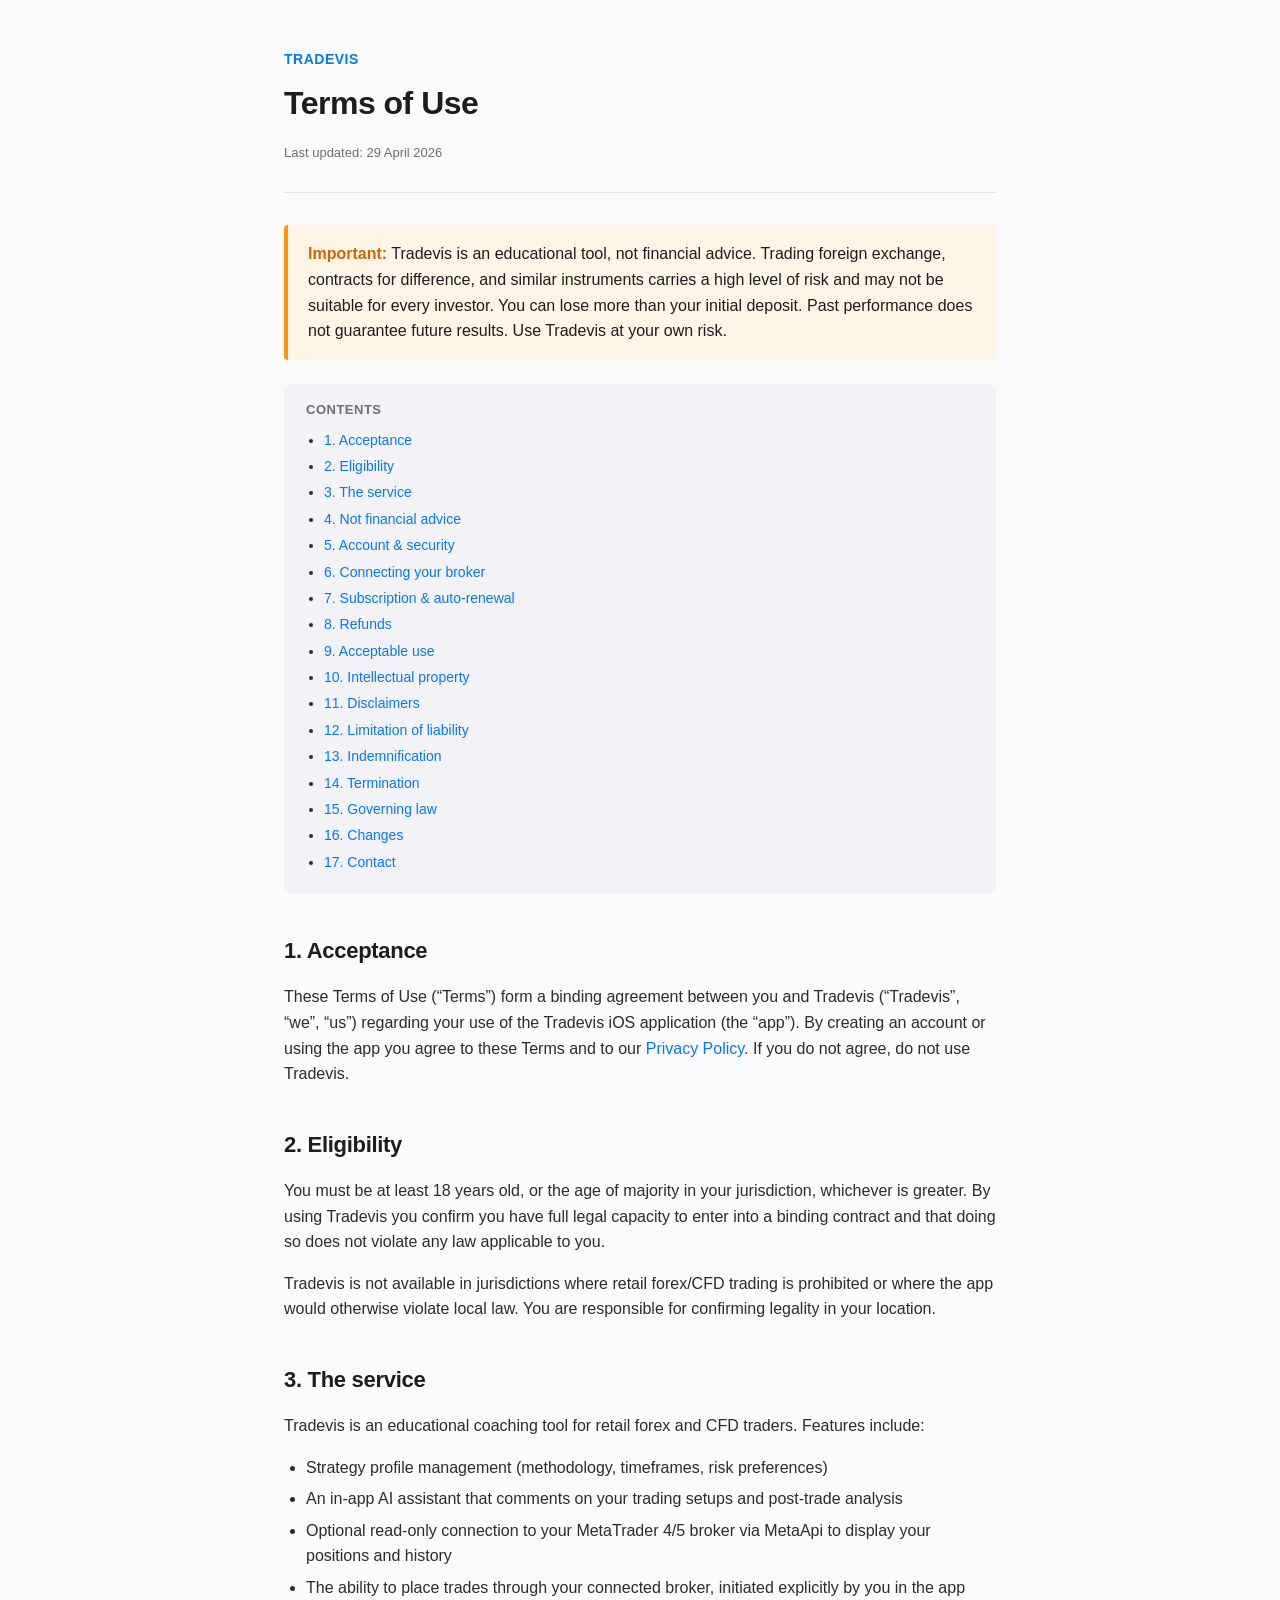
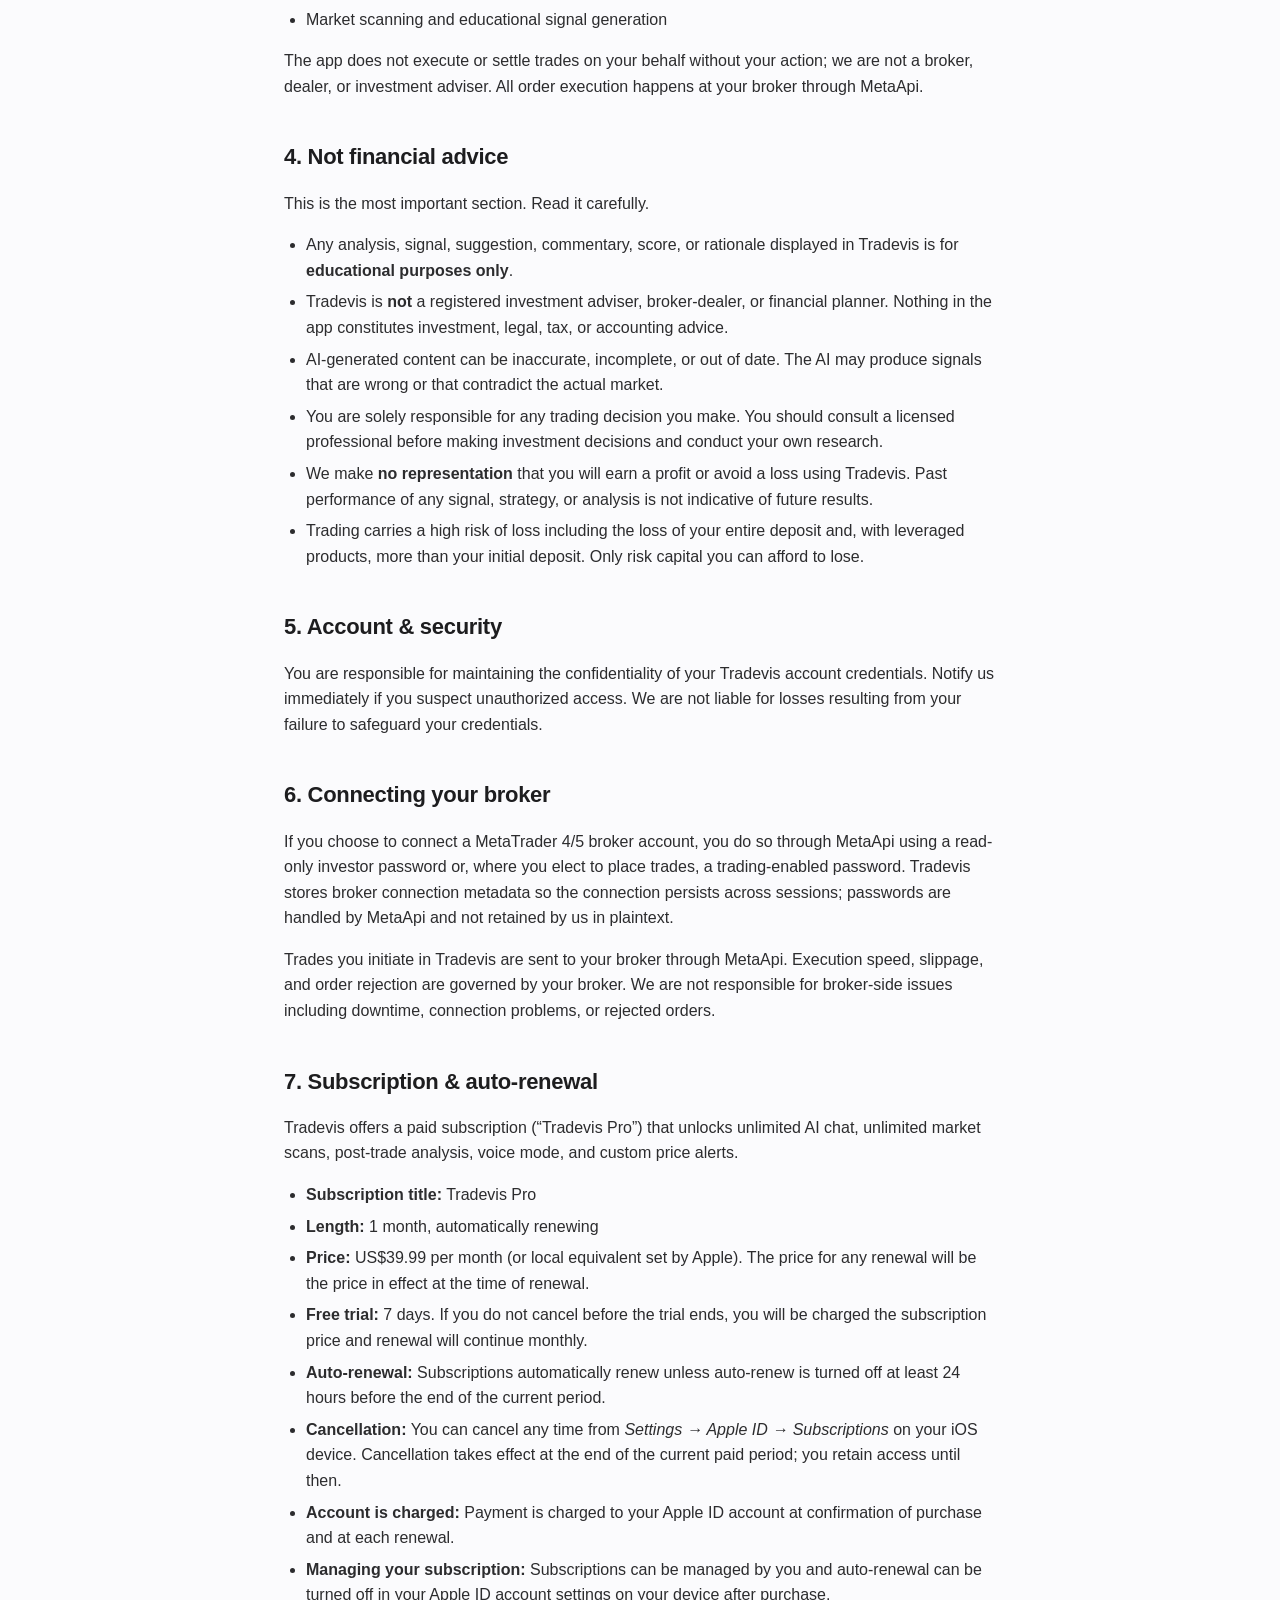
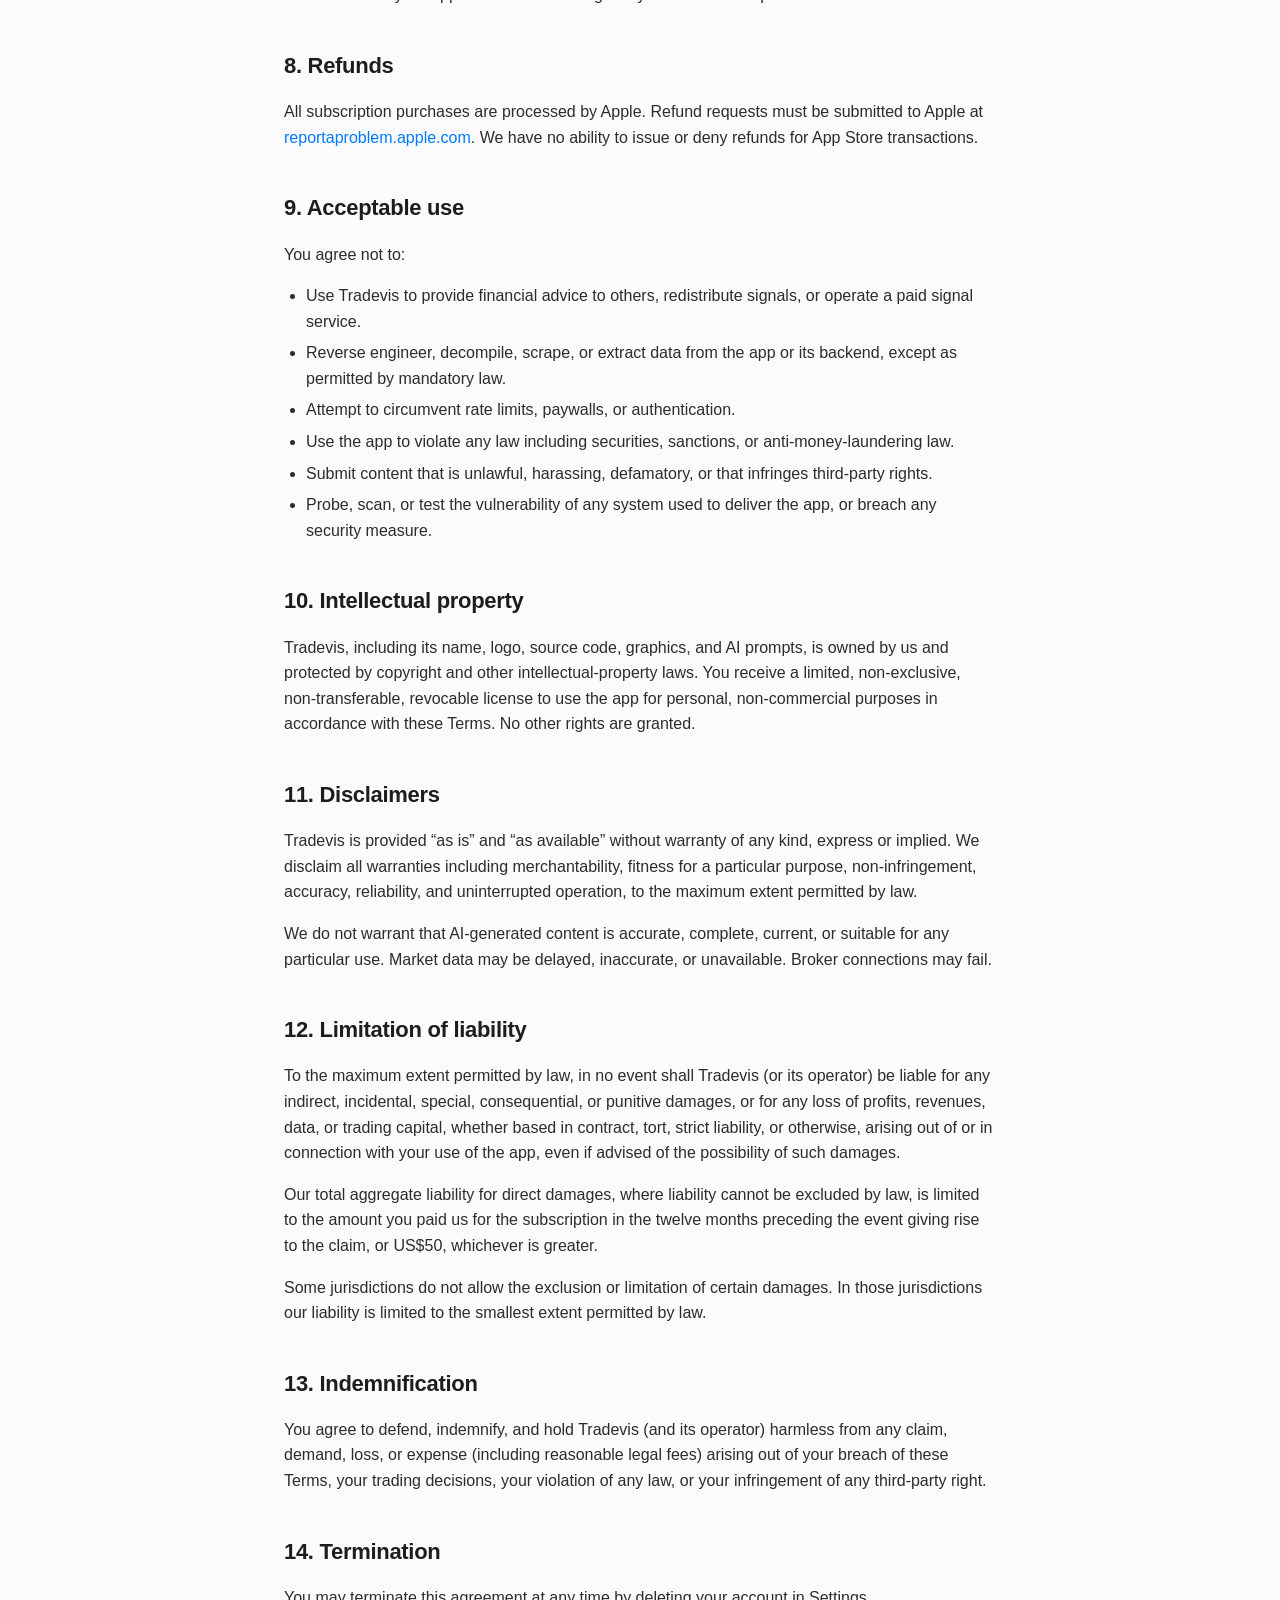
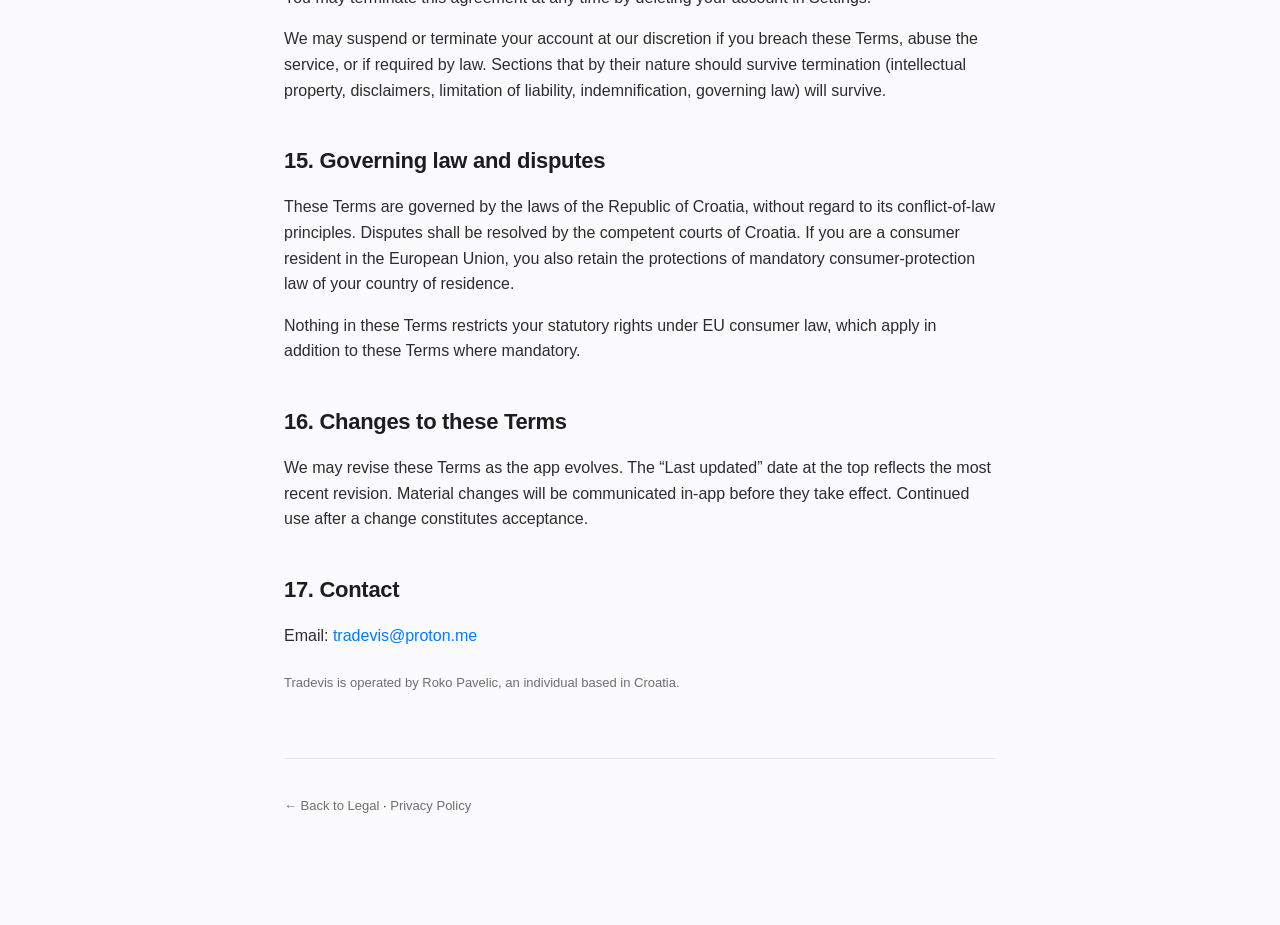
==== terms.html @ ac0e875c "initial: privacy policy + terms of use" ====
<!doctype html>
<html lang="en">
<head>
  <meta charset="utf-8">
  <meta name="viewport" content="width=device-width, initial-scale=1">
  <title>Terms of Use — Tradevis</title>
  <link rel="stylesheet" href="style.css">
</head>
<body>
  <main>
    <header>
      <div class="brand">Tradevis</div>
      <h1>Terms of Use</h1>
      <p class="updated">Last updated: 29 April 2026</p>
    </header>

    <div class="callout">
      <strong>Important:</strong> Tradevis is an educational tool, not financial advice. Trading foreign exchange, contracts for difference, and similar instruments carries a high level of risk and may not be suitable for every investor. You can lose more than your initial deposit. Past performance does not guarantee future results. Use Tradevis at your own risk.
    </div>

    <nav class="toc">
      <strong>Contents</strong>
      <ul>
        <li><a href="#acceptance">1. Acceptance</a></li>
        <li><a href="#eligibility">2. Eligibility</a></li>
        <li><a href="#service">3. The service</a></li>
        <li><a href="#not-advice">4. Not financial advice</a></li>
        <li><a href="#account">5. Account &amp; security</a></li>
        <li><a href="#broker">6. Connecting your broker</a></li>
        <li><a href="#subscription">7. Subscription &amp; auto-renewal</a></li>
        <li><a href="#refunds">8. Refunds</a></li>
        <li><a href="#use">9. Acceptable use</a></li>
        <li><a href="#ip">10. Intellectual property</a></li>
        <li><a href="#warranty">11. Disclaimers</a></li>
        <li><a href="#liability">12. Limitation of liability</a></li>
        <li><a href="#indemnity">13. Indemnification</a></li>
        <li><a href="#termination">14. Termination</a></li>
        <li><a href="#law">15. Governing law</a></li>
        <li><a href="#changes">16. Changes</a></li>
        <li><a href="#contact">17. Contact</a></li>
      </ul>
    </nav>

    <h2 id="acceptance">1. Acceptance</h2>
    <p>These Terms of Use (&ldquo;Terms&rdquo;) form a binding agreement between you and Tradevis (&ldquo;Tradevis&rdquo;, &ldquo;we&rdquo;, &ldquo;us&rdquo;) regarding your use of the Tradevis iOS application (the &ldquo;app&rdquo;). By creating an account or using the app you agree to these Terms and to our <a href="privacy.html">Privacy Policy</a>. If you do not agree, do not use Tradevis.</p>

    <h2 id="eligibility">2. Eligibility</h2>
    <p>You must be at least 18 years old, or the age of majority in your jurisdiction, whichever is greater. By using Tradevis you confirm you have full legal capacity to enter into a binding contract and that doing so does not violate any law applicable to you.</p>
    <p>Tradevis is not available in jurisdictions where retail forex/CFD trading is prohibited or where the app would otherwise violate local law. You are responsible for confirming legality in your location.</p>

    <h2 id="service">3. The service</h2>
    <p>Tradevis is an educational coaching tool for retail forex and CFD traders. Features include:</p>
    <ul>
      <li>Strategy profile management (methodology, timeframes, risk preferences)</li>
      <li>An in-app AI assistant that comments on your trading setups and post-trade analysis</li>
      <li>Optional read-only connection to your MetaTrader 4/5 broker via MetaApi to display your positions and history</li>
      <li>The ability to place trades through your connected broker, initiated explicitly by you in the app</li>
      <li>Market scanning and educational signal generation</li>
    </ul>
    <p>The app does not execute or settle trades on your behalf without your action; we are not a broker, dealer, or investment adviser. All order execution happens at your broker through MetaApi.</p>

    <h2 id="not-advice">4. Not financial advice</h2>
    <p>This is the most important section. Read it carefully.</p>
    <ul>
      <li>Any analysis, signal, suggestion, commentary, score, or rationale displayed in Tradevis is for <strong>educational purposes only</strong>.</li>
      <li>Tradevis is <strong>not</strong> a registered investment adviser, broker-dealer, or financial planner. Nothing in the app constitutes investment, legal, tax, or accounting advice.</li>
      <li>AI-generated content can be inaccurate, incomplete, or out of date. The AI may produce signals that are wrong or that contradict the actual market.</li>
      <li>You are solely responsible for any trading decision you make. You should consult a licensed professional before making investment decisions and conduct your own research.</li>
      <li>We make <strong>no representation</strong> that you will earn a profit or avoid a loss using Tradevis. Past performance of any signal, strategy, or analysis is not indicative of future results.</li>
      <li>Trading carries a high risk of loss including the loss of your entire deposit and, with leveraged products, more than your initial deposit. Only risk capital you can afford to lose.</li>
    </ul>

    <h2 id="account">5. Account &amp; security</h2>
    <p>You are responsible for maintaining the confidentiality of your Tradevis account credentials. Notify us immediately if you suspect unauthorized access. We are not liable for losses resulting from your failure to safeguard your credentials.</p>

    <h2 id="broker">6. Connecting your broker</h2>
    <p>If you choose to connect a MetaTrader 4/5 broker account, you do so through MetaApi using a read-only investor password or, where you elect to place trades, a trading-enabled password. Tradevis stores broker connection metadata so the connection persists across sessions; passwords are handled by MetaApi and not retained by us in plaintext.</p>
    <p>Trades you initiate in Tradevis are sent to your broker through MetaApi. Execution speed, slippage, and order rejection are governed by your broker. We are not responsible for broker-side issues including downtime, connection problems, or rejected orders.</p>

    <h2 id="subscription">7. Subscription &amp; auto-renewal</h2>
    <p>Tradevis offers a paid subscription (&ldquo;Tradevis Pro&rdquo;) that unlocks unlimited AI chat, unlimited market scans, post-trade analysis, voice mode, and custom price alerts.</p>
    <ul>
      <li><strong>Subscription title:</strong> Tradevis Pro</li>
      <li><strong>Length:</strong> 1 month, automatically renewing</li>
      <li><strong>Price:</strong> US$39.99 per month (or local equivalent set by Apple). The price for any renewal will be the price in effect at the time of renewal.</li>
      <li><strong>Free trial:</strong> 7 days. If you do not cancel before the trial ends, you will be charged the subscription price and renewal will continue monthly.</li>
      <li><strong>Auto-renewal:</strong> Subscriptions automatically renew unless auto-renew is turned off at least 24 hours before the end of the current period.</li>
      <li><strong>Cancellation:</strong> You can cancel any time from <em>Settings &rarr; Apple ID &rarr; Subscriptions</em> on your iOS device. Cancellation takes effect at the end of the current paid period; you retain access until then.</li>
      <li><strong>Account is charged:</strong> Payment is charged to your Apple ID account at confirmation of purchase and at each renewal.</li>
      <li><strong>Managing your subscription:</strong> Subscriptions can be managed by you and auto-renewal can be turned off in your Apple ID account settings on your device after purchase.</li>
    </ul>

    <h2 id="refunds">8. Refunds</h2>
    <p>All subscription purchases are processed by Apple. Refund requests must be submitted to Apple at <a href="https://reportaproblem.apple.com" target="_blank" rel="noopener">reportaproblem.apple.com</a>. We have no ability to issue or deny refunds for App Store transactions.</p>

    <h2 id="use">9. Acceptable use</h2>
    <p>You agree not to:</p>
    <ul>
      <li>Use Tradevis to provide financial advice to others, redistribute signals, or operate a paid signal service.</li>
      <li>Reverse engineer, decompile, scrape, or extract data from the app or its backend, except as permitted by mandatory law.</li>
      <li>Attempt to circumvent rate limits, paywalls, or authentication.</li>
      <li>Use the app to violate any law including securities, sanctions, or anti-money-laundering law.</li>
      <li>Submit content that is unlawful, harassing, defamatory, or that infringes third-party rights.</li>
      <li>Probe, scan, or test the vulnerability of any system used to deliver the app, or breach any security measure.</li>
    </ul>

    <h2 id="ip">10. Intellectual property</h2>
    <p>Tradevis, including its name, logo, source code, graphics, and AI prompts, is owned by us and protected by copyright and other intellectual-property laws. You receive a limited, non-exclusive, non-transferable, revocable license to use the app for personal, non-commercial purposes in accordance with these Terms. No other rights are granted.</p>

    <h2 id="warranty">11. Disclaimers</h2>
    <p>Tradevis is provided &ldquo;as is&rdquo; and &ldquo;as available&rdquo; without warranty of any kind, express or implied. We disclaim all warranties including merchantability, fitness for a particular purpose, non-infringement, accuracy, reliability, and uninterrupted operation, to the maximum extent permitted by law.</p>
    <p>We do not warrant that AI-generated content is accurate, complete, current, or suitable for any particular use. Market data may be delayed, inaccurate, or unavailable. Broker connections may fail.</p>

    <h2 id="liability">12. Limitation of liability</h2>
    <p>To the maximum extent permitted by law, in no event shall Tradevis (or its operator) be liable for any indirect, incidental, special, consequential, or punitive damages, or for any loss of profits, revenues, data, or trading capital, whether based in contract, tort, strict liability, or otherwise, arising out of or in connection with your use of the app, even if advised of the possibility of such damages.</p>
    <p>Our total aggregate liability for direct damages, where liability cannot be excluded by law, is limited to the amount you paid us for the subscription in the twelve months preceding the event giving rise to the claim, or US$50, whichever is greater.</p>
    <p>Some jurisdictions do not allow the exclusion or limitation of certain damages. In those jurisdictions our liability is limited to the smallest extent permitted by law.</p>

    <h2 id="indemnity">13. Indemnification</h2>
    <p>You agree to defend, indemnify, and hold Tradevis (and its operator) harmless from any claim, demand, loss, or expense (including reasonable legal fees) arising out of your breach of these Terms, your trading decisions, your violation of any law, or your infringement of any third-party right.</p>

    <h2 id="termination">14. Termination</h2>
    <p>You may terminate this agreement at any time by deleting your account in Settings.</p>
    <p>We may suspend or terminate your account at our discretion if you breach these Terms, abuse the service, or if required by law. Sections that by their nature should survive termination (intellectual property, disclaimers, limitation of liability, indemnification, governing law) will survive.</p>

    <h2 id="law">15. Governing law and disputes</h2>
    <p>These Terms are governed by the laws of the Republic of Croatia, without regard to its conflict-of-law principles. Disputes shall be resolved by the competent courts of Croatia. If you are a consumer resident in the European Union, you also retain the protections of mandatory consumer-protection law of your country of residence.</p>
    <p>Nothing in these Terms restricts your statutory rights under EU consumer law, which apply in addition to these Terms where mandatory.</p>

    <h2 id="changes">16. Changes to these Terms</h2>
    <p>We may revise these Terms as the app evolves. The &ldquo;Last updated&rdquo; date at the top reflects the most recent revision. Material changes will be communicated in-app before they take effect. Continued use after a change constitutes acceptance.</p>

    <h2 id="contact">17. Contact</h2>
    <p>Email: <a href="mailto:tradevis@proton.me">tradevis@proton.me</a></p>
    <p style="font-size: 13px; color: #6e6e73; margin-top: 24px;">Tradevis is operated by Roko Pavelic, an individual based in Croatia.</p>

    <footer>
      <p><a href="index.html">&larr; Back to Legal</a> &middot; <a href="privacy.html">Privacy Policy</a></p>
    </footer>
  </main>
</body>
</html>
---- style.css ----
* { box-sizing: border-box; }

html, body {
  margin: 0;
  padding: 0;
  font-family: -apple-system, BlinkMacSystemFont, "Segoe UI", Roboto, Helvetica, Arial, sans-serif;
  font-size: 16px;
  line-height: 1.6;
  color: #1d1d1f;
  background: #fbfbfd;
}

main {
  max-width: 760px;
  margin: 0 auto;
  padding: 48px 24px 96px;
}

header {
  border-bottom: 1px solid #e5e5e7;
  padding-bottom: 16px;
  margin-bottom: 32px;
}

header .brand {
  font-size: 14px;
  font-weight: 600;
  color: #007aff;
  letter-spacing: 0.5px;
  text-transform: uppercase;
}

header h1 {
  margin: 8px 0 4px;
  font-size: 32px;
  font-weight: 700;
  letter-spacing: -0.5px;
}

header .updated {
  font-size: 13px;
  color: #6e6e73;
}

h2 {
  font-size: 22px;
  font-weight: 700;
  margin: 40px 0 12px;
  letter-spacing: -0.3px;
}

h3 {
  font-size: 17px;
  font-weight: 600;
  margin: 24px 0 8px;
}

p, li { color: #2c2c2e; }

ul, ol { padding-left: 22px; }
li { margin-bottom: 6px; }

a {
  color: #007aff;
  text-decoration: none;
}

a:hover { text-decoration: underline; }

table {
  border-collapse: collapse;
  width: 100%;
  margin: 12px 0;
  font-size: 14px;
}

th, td {
  border: 1px solid #e5e5e7;
  padding: 10px 12px;
  text-align: left;
  vertical-align: top;
}

th {
  background: #f2f2f7;
  font-weight: 600;
}

.callout {
  background: #fff5e6;
  border-left: 4px solid #ff9500;
  padding: 16px 20px;
  margin: 24px 0;
  border-radius: 4px;
}

.callout strong { color: #cc6700; }

footer {
  margin-top: 64px;
  padding-top: 24px;
  border-top: 1px solid #e5e5e7;
  font-size: 13px;
  color: #6e6e73;
}

footer a { color: #6e6e73; }

nav.toc {
  background: #f2f2f7;
  padding: 16px 22px;
  border-radius: 8px;
  margin-bottom: 32px;
}

nav.toc strong {
  display: block;
  font-size: 13px;
  text-transform: uppercase;
  letter-spacing: 0.5px;
  color: #6e6e73;
  margin-bottom: 8px;
}

nav.toc ul {
  margin: 0;
  padding-left: 18px;
  font-size: 14px;
}

nav.toc li { margin-bottom: 4px; }

.home-card {
  display: block;
  background: #fff;
  border: 1px solid #e5e5e7;
  border-radius: 12px;
  padding: 24px;
  margin-bottom: 16px;
  text-decoration: none;
  color: inherit;
  transition: border-color 0.15s, transform 0.15s;
}

.home-card:hover {
  border-color: #007aff;
  text-decoration: none;
  transform: translateY(-1px);
}

.home-card h2 { margin: 0 0 6px; font-size: 18px; }
.home-card p { margin: 0; color: #6e6e73; font-size: 14px; }
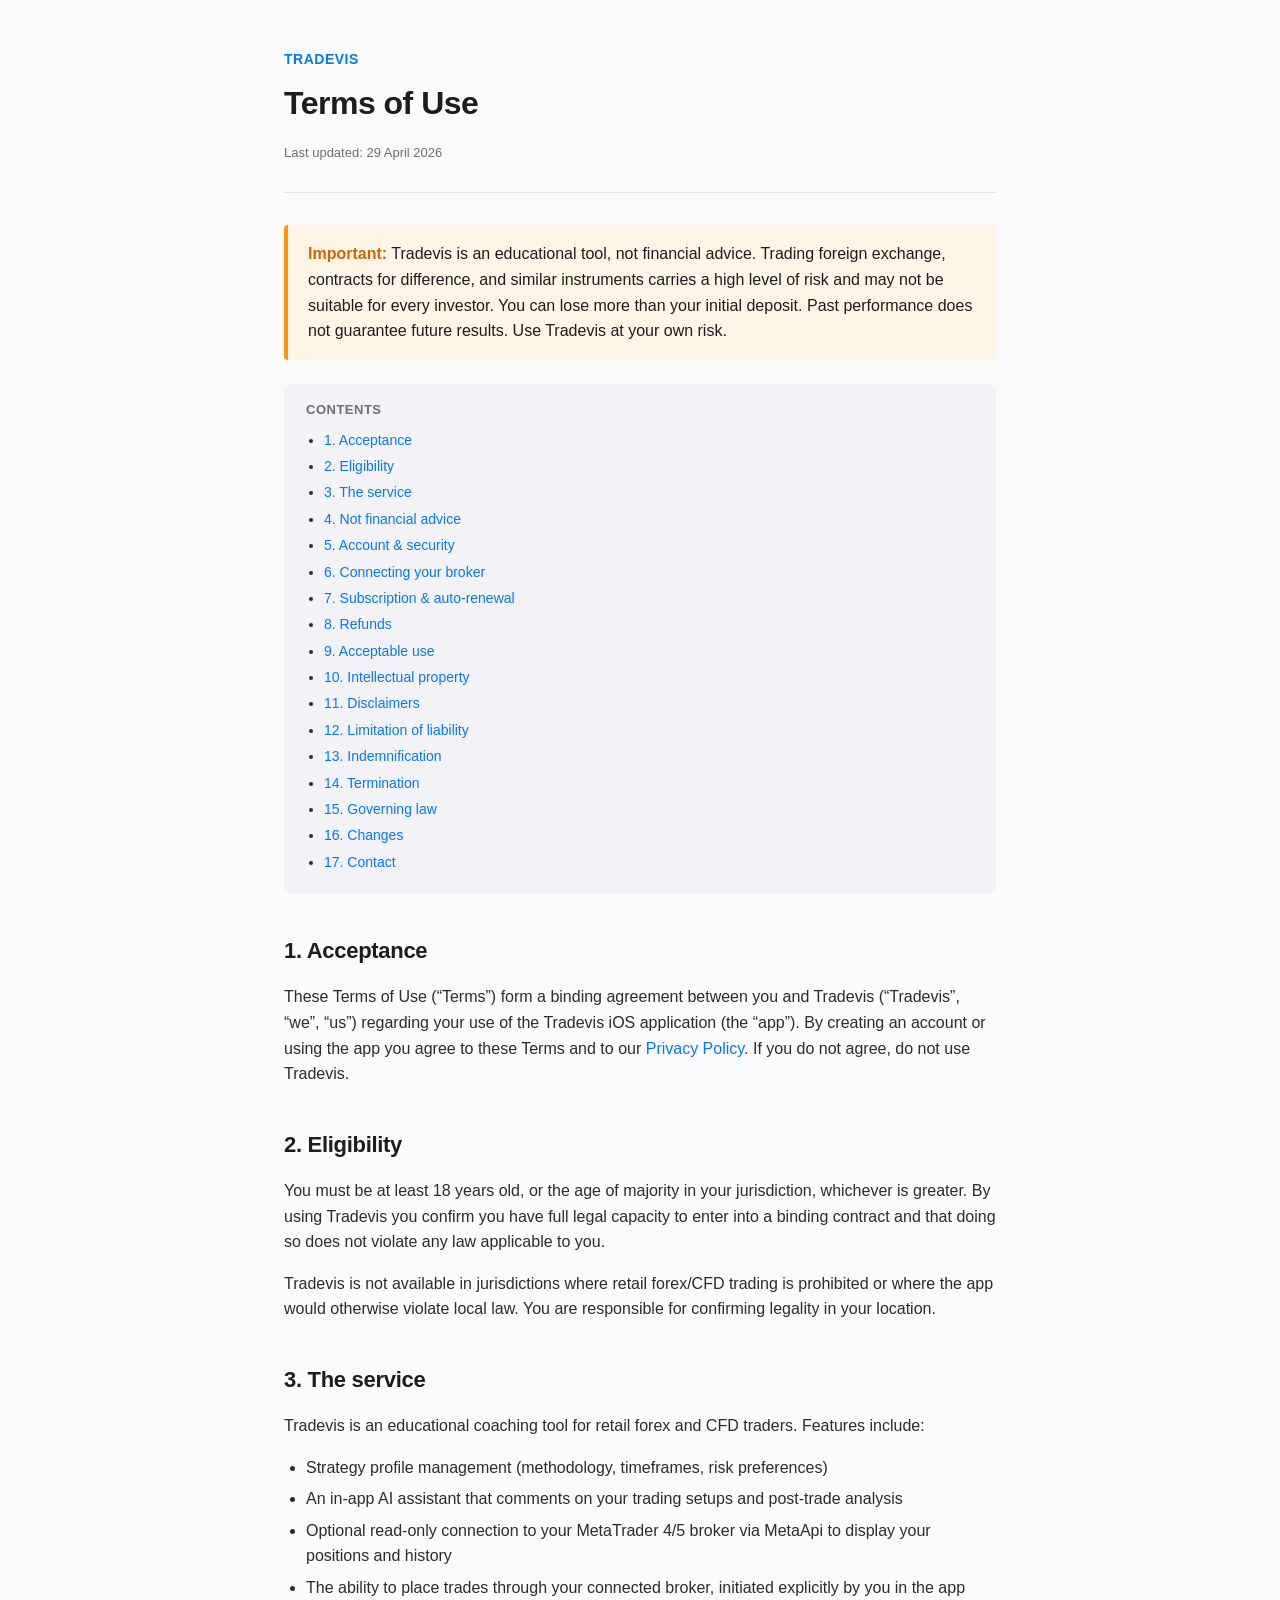
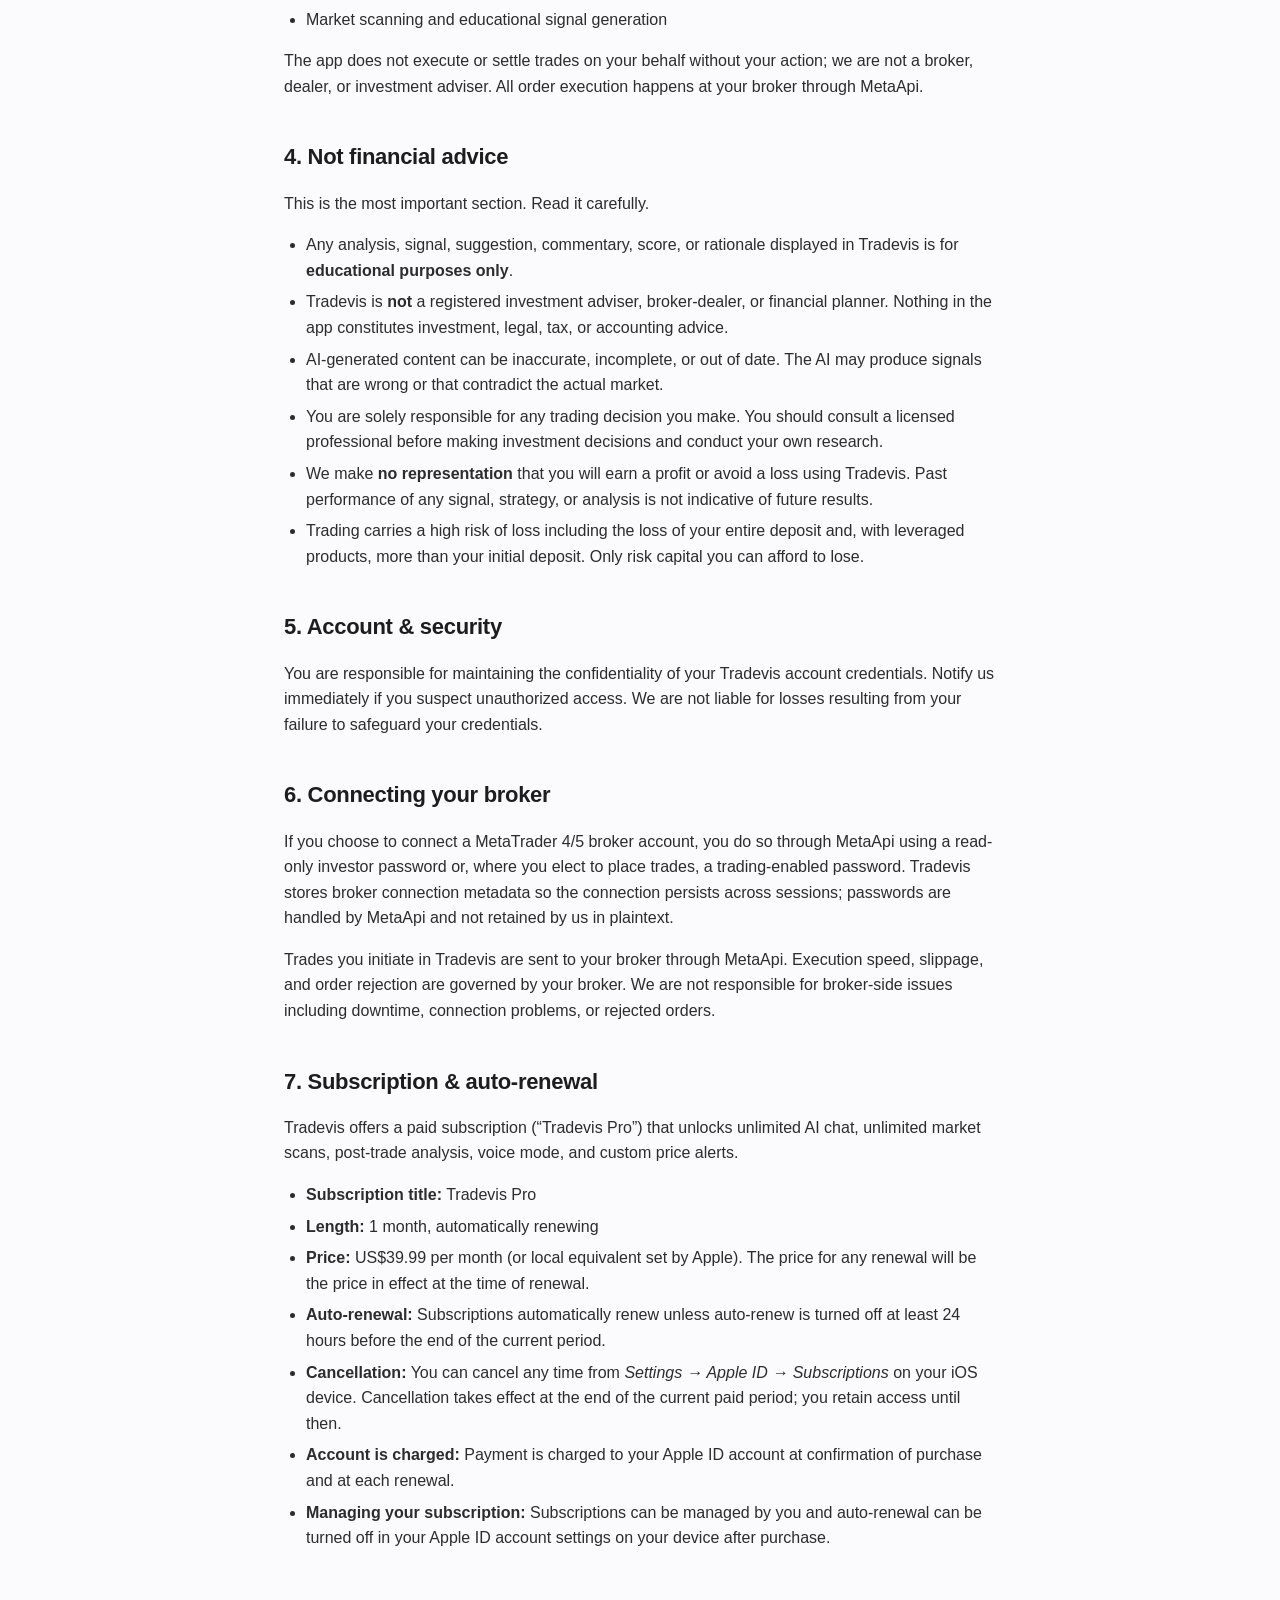
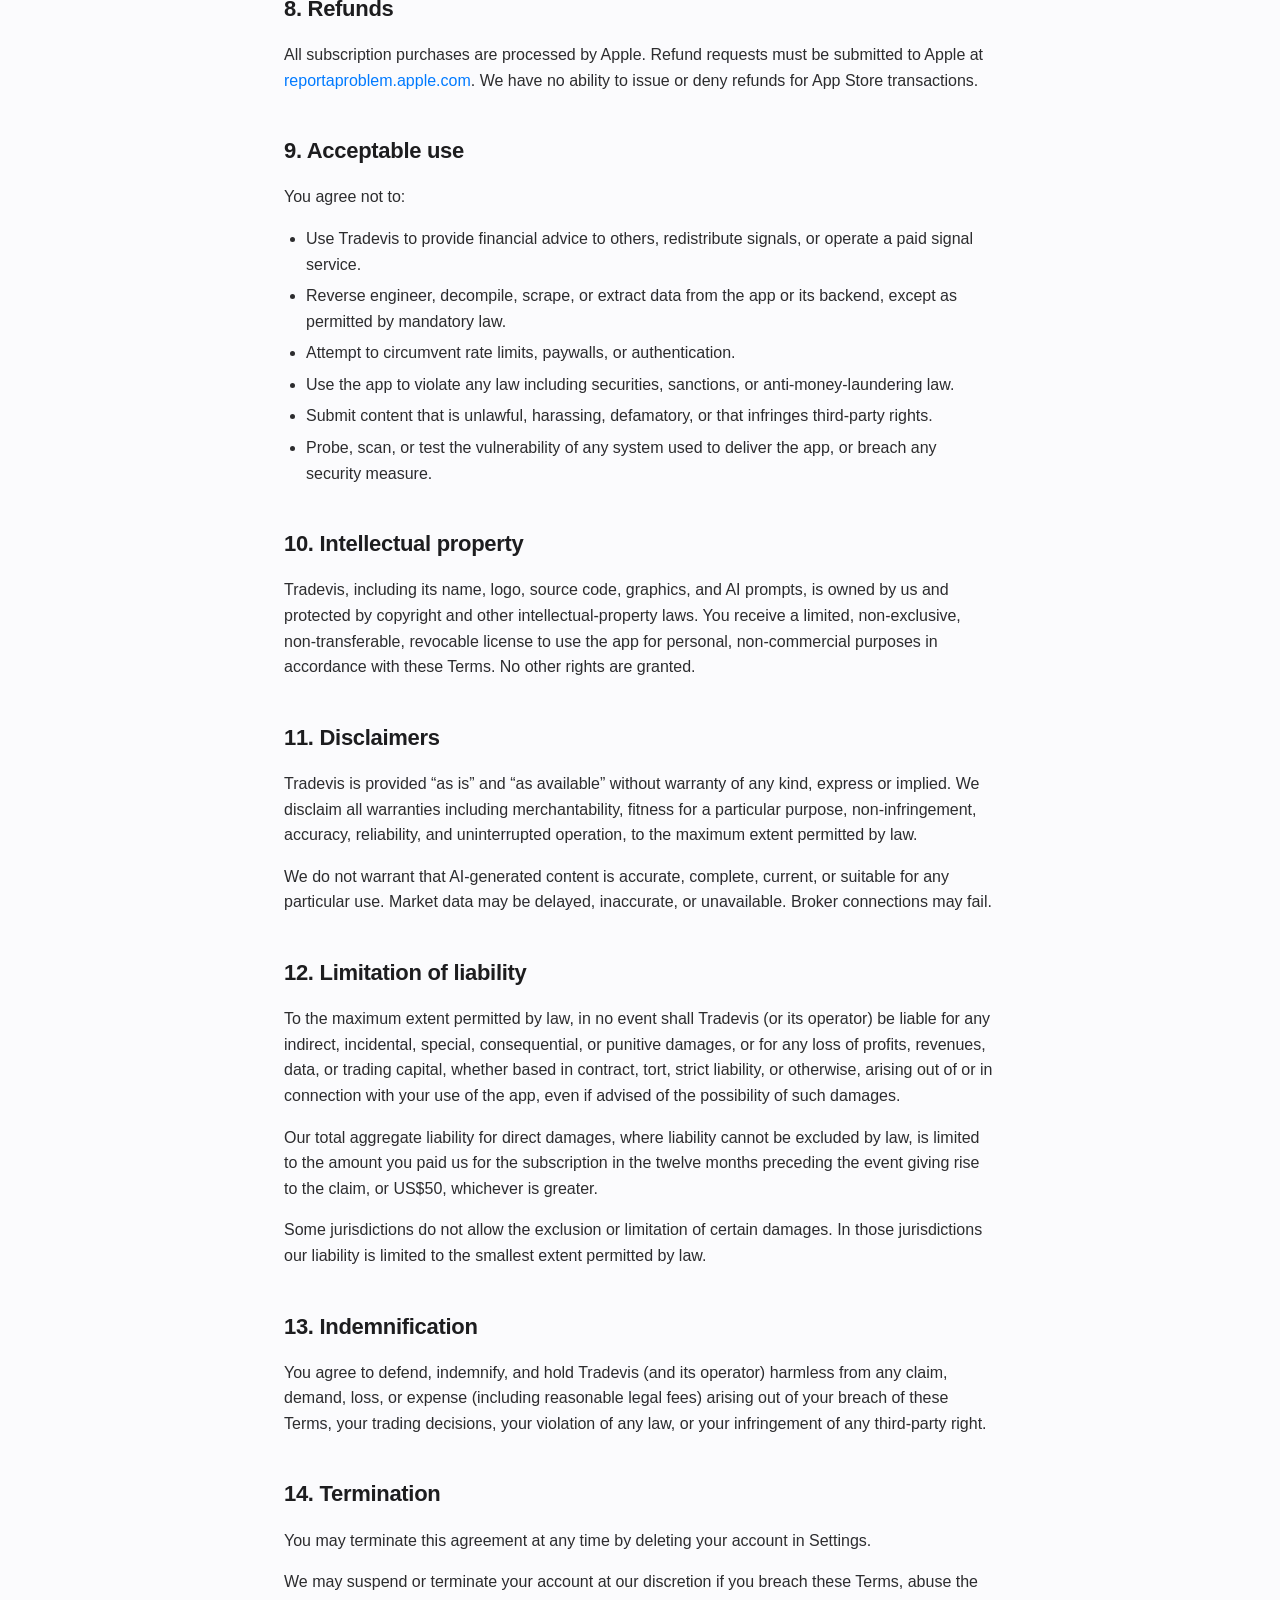
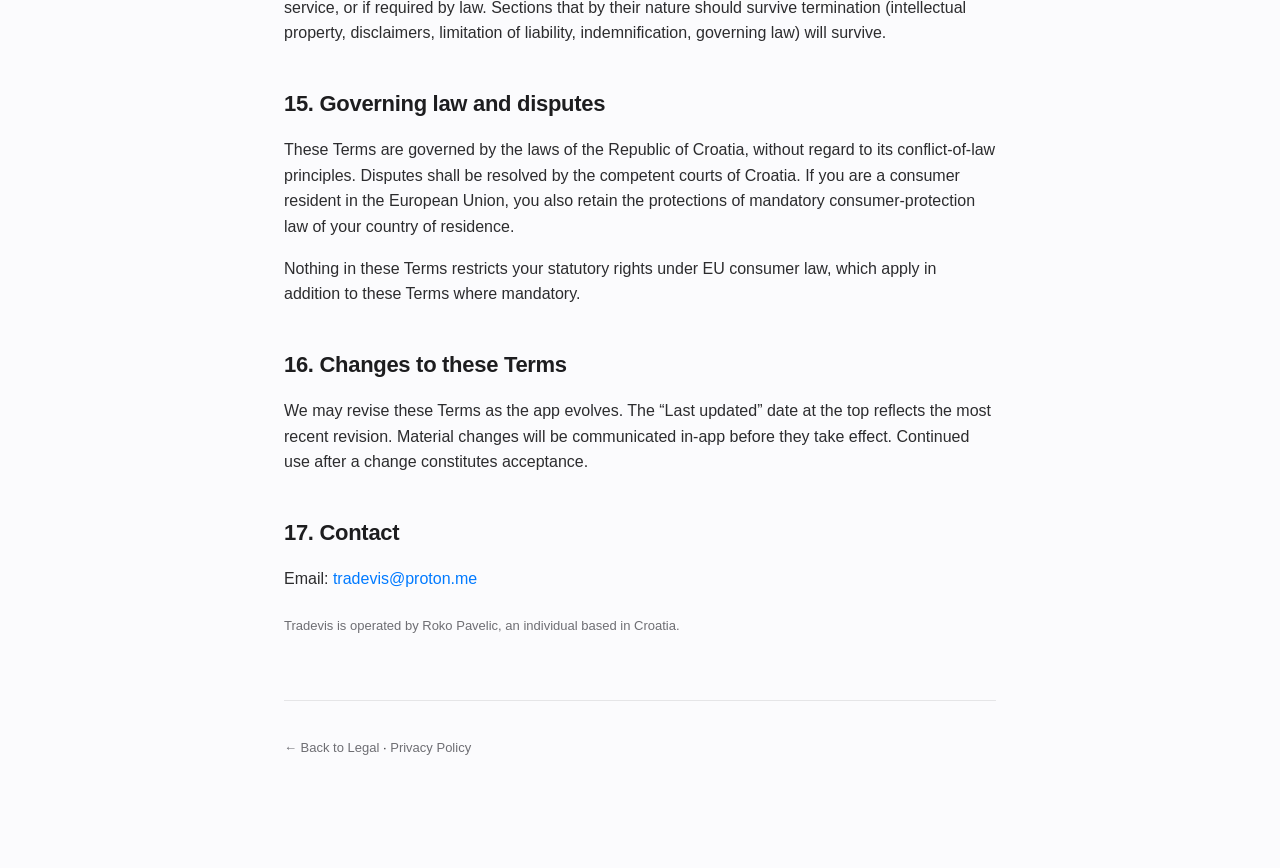
==== commit 5ec7c1a1: "remove 7-day free trial mentions from privacy + terms" ====
--- a/terms.html
+++ b/terms.html
@@ -83,7 +83,6 @@
       <li><strong>Subscription title:</strong> Tradevis Pro</li>
       <li><strong>Length:</strong> 1 month, automatically renewing</li>
       <li><strong>Price:</strong> US$39.99 per month (or local equivalent set by Apple). The price for any renewal will be the price in effect at the time of renewal.</li>
-      <li><strong>Free trial:</strong> 7 days. If you do not cancel before the trial ends, you will be charged the subscription price and renewal will continue monthly.</li>
       <li><strong>Auto-renewal:</strong> Subscriptions automatically renew unless auto-renew is turned off at least 24 hours before the end of the current period.</li>
       <li><strong>Cancellation:</strong> You can cancel any time from <em>Settings &rarr; Apple ID &rarr; Subscriptions</em> on your iOS device. Cancellation takes effect at the end of the current paid period; you retain access until then.</li>
       <li><strong>Account is charged:</strong> Payment is charged to your Apple ID account at confirmation of purchase and at each renewal.</li>
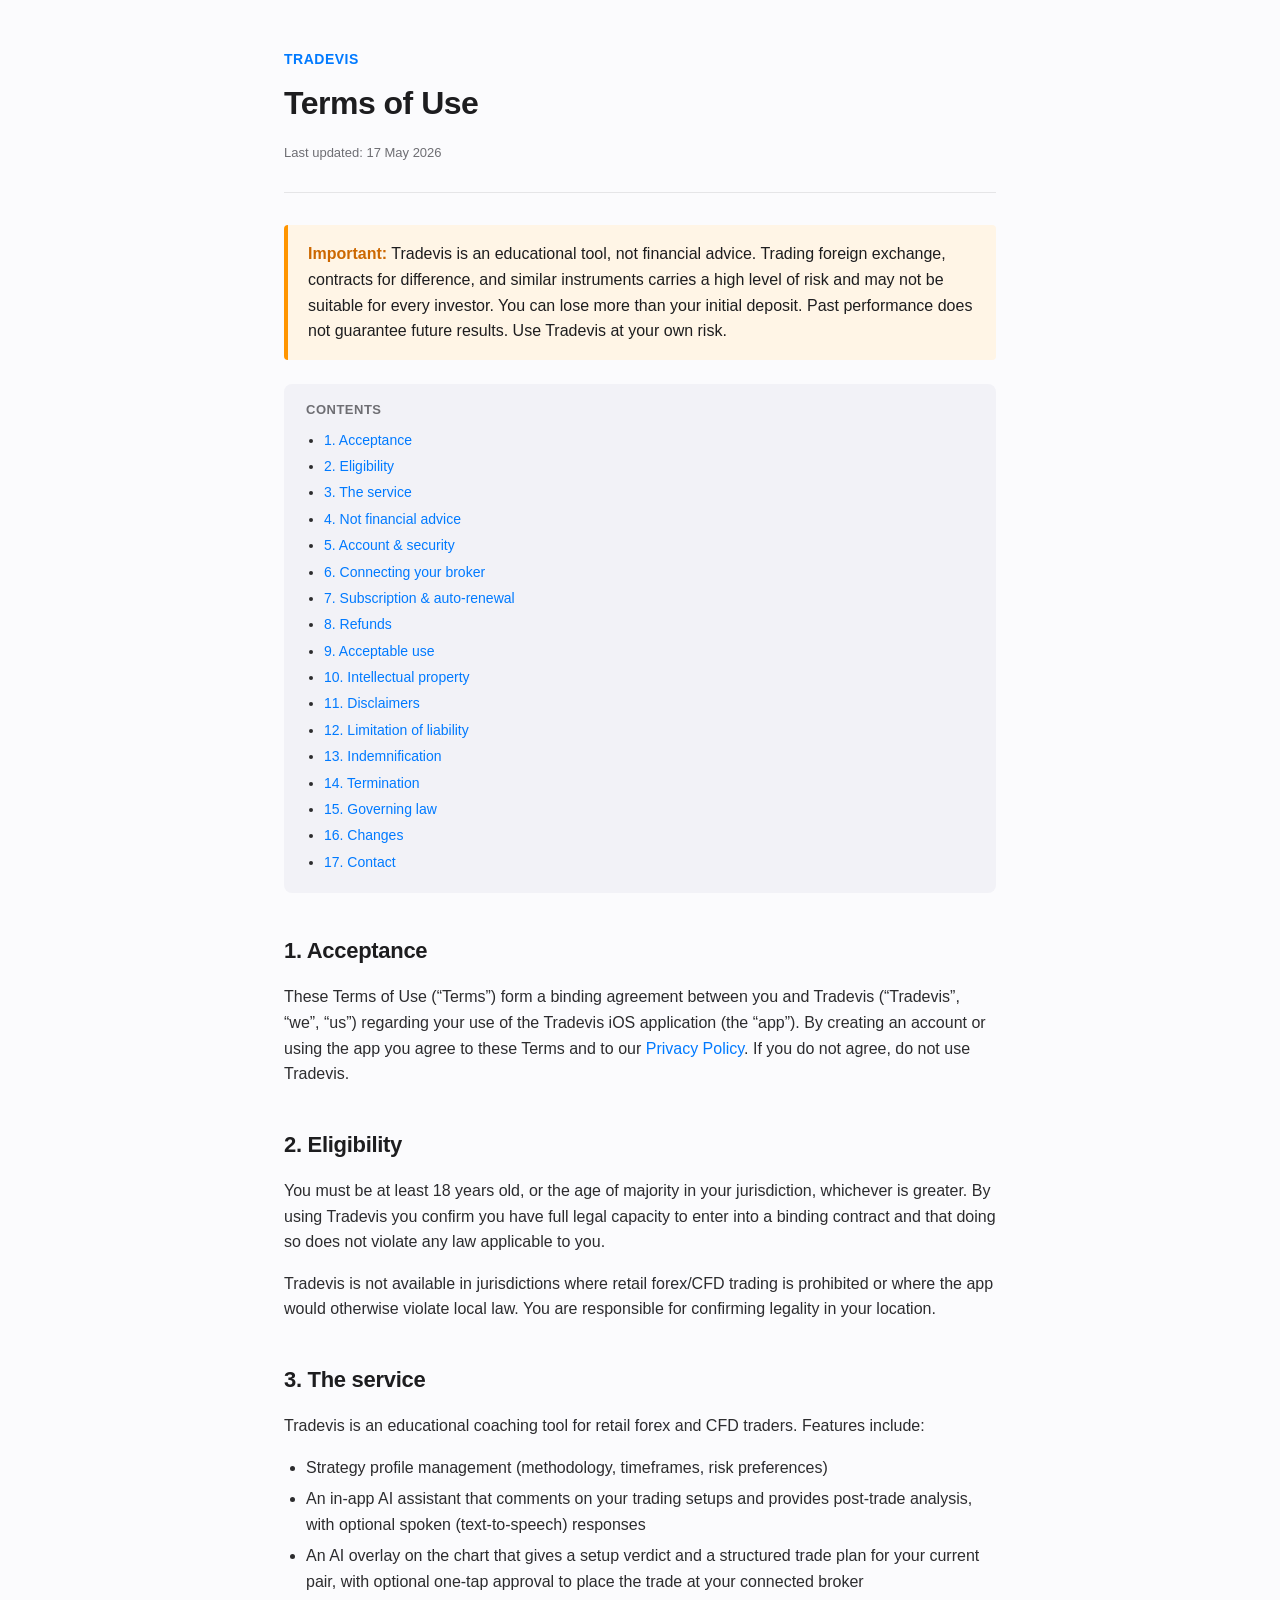
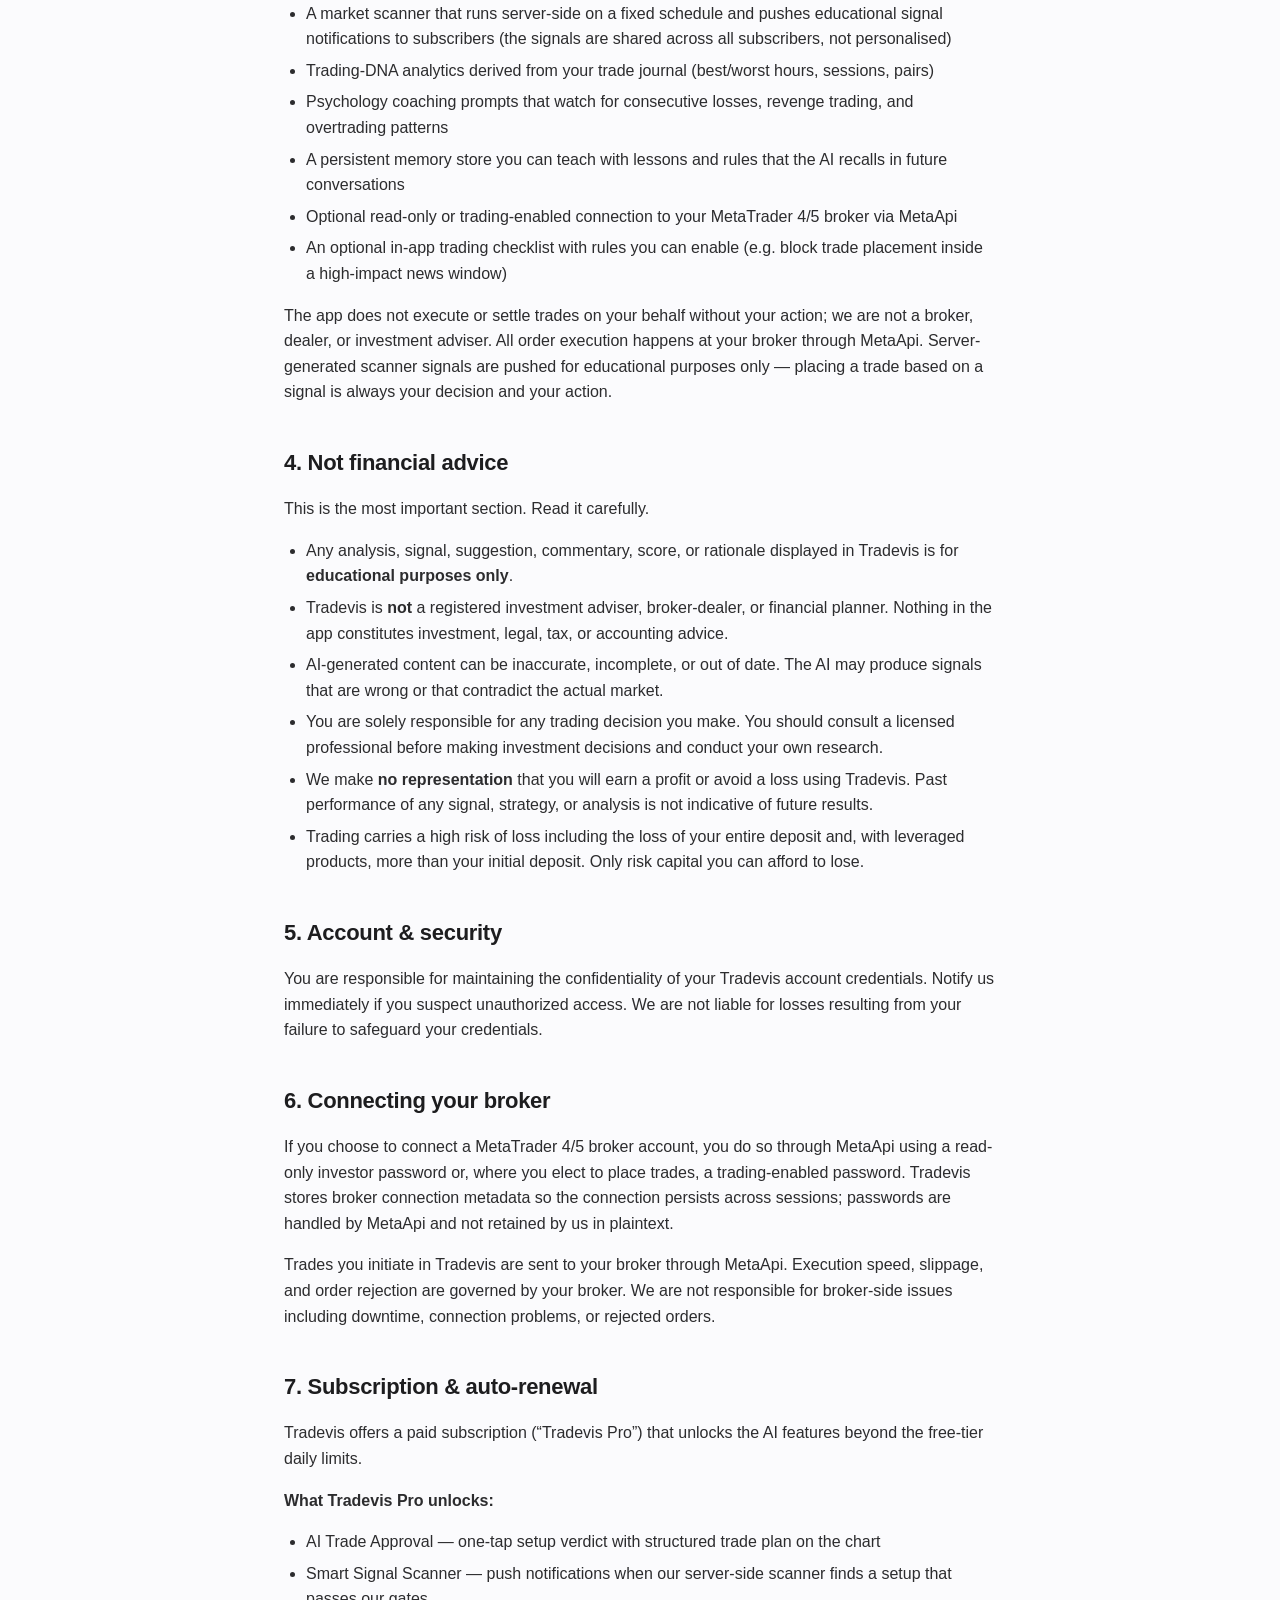
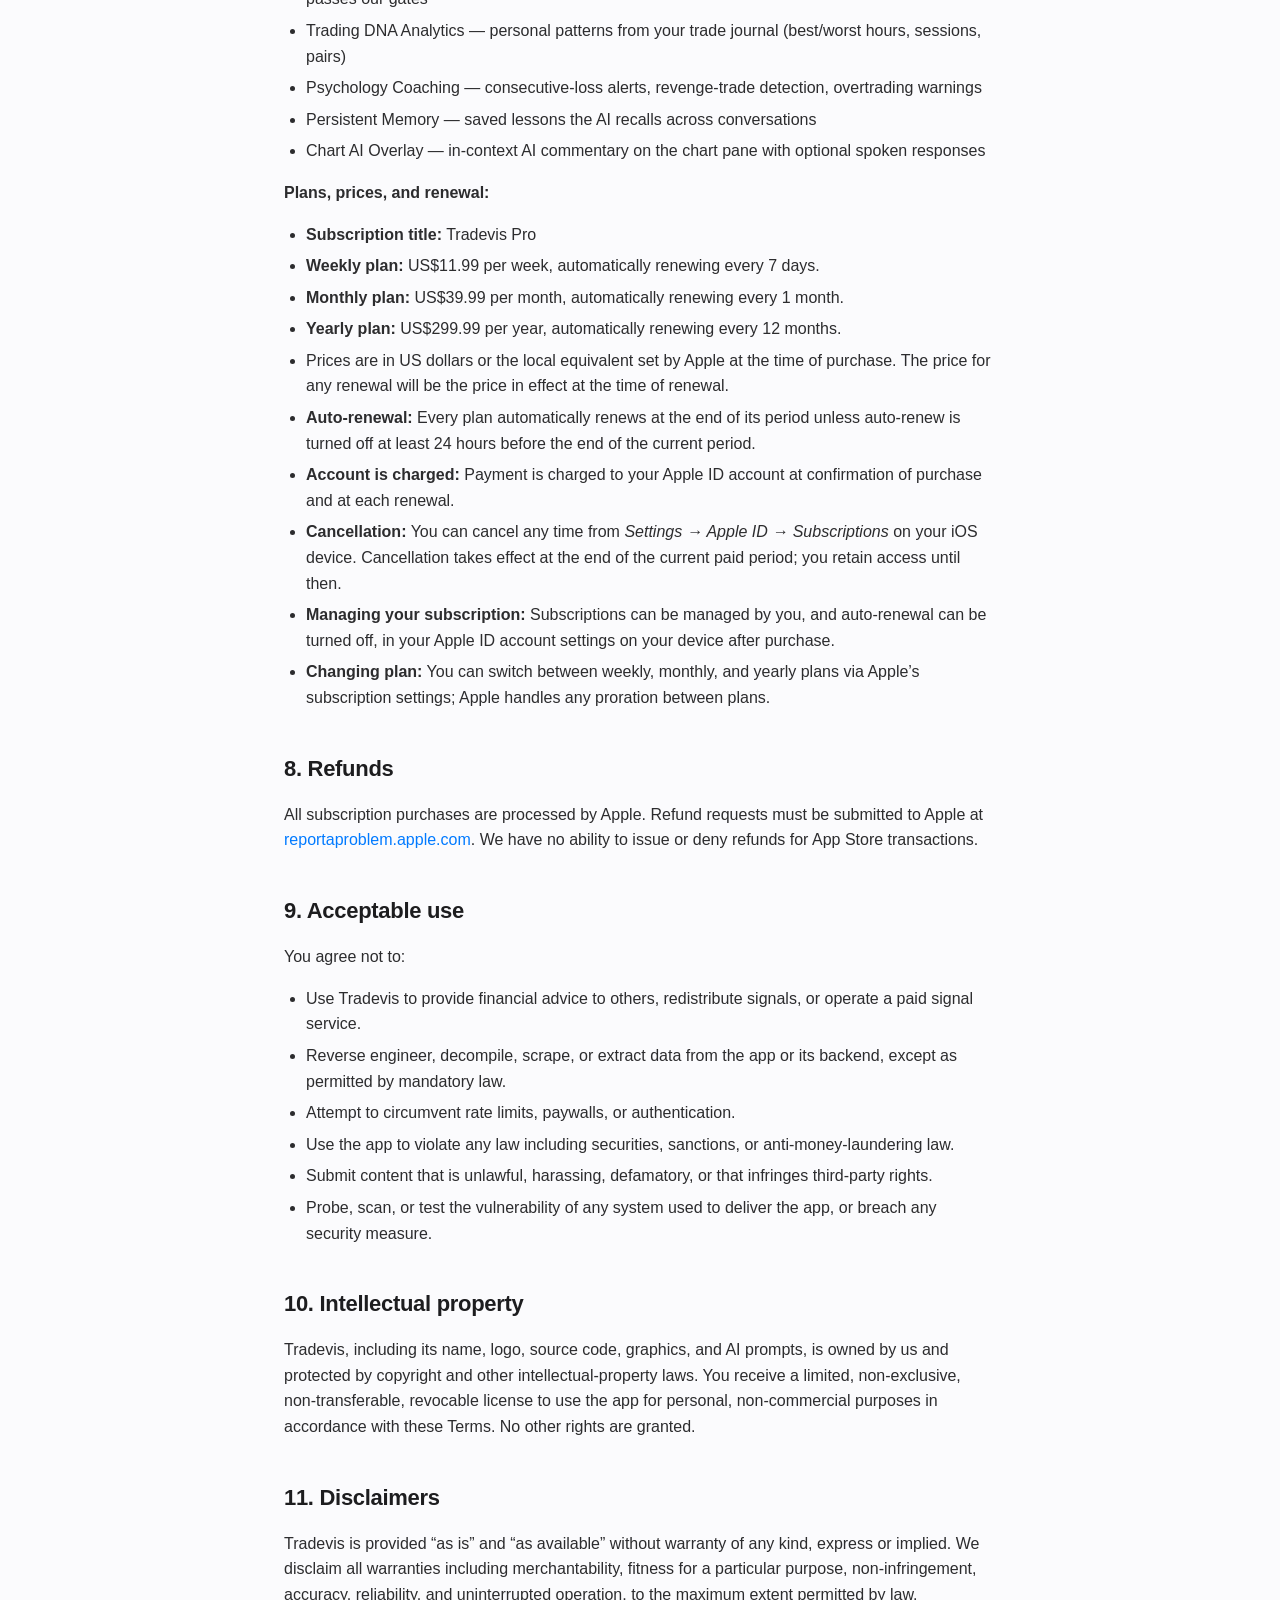
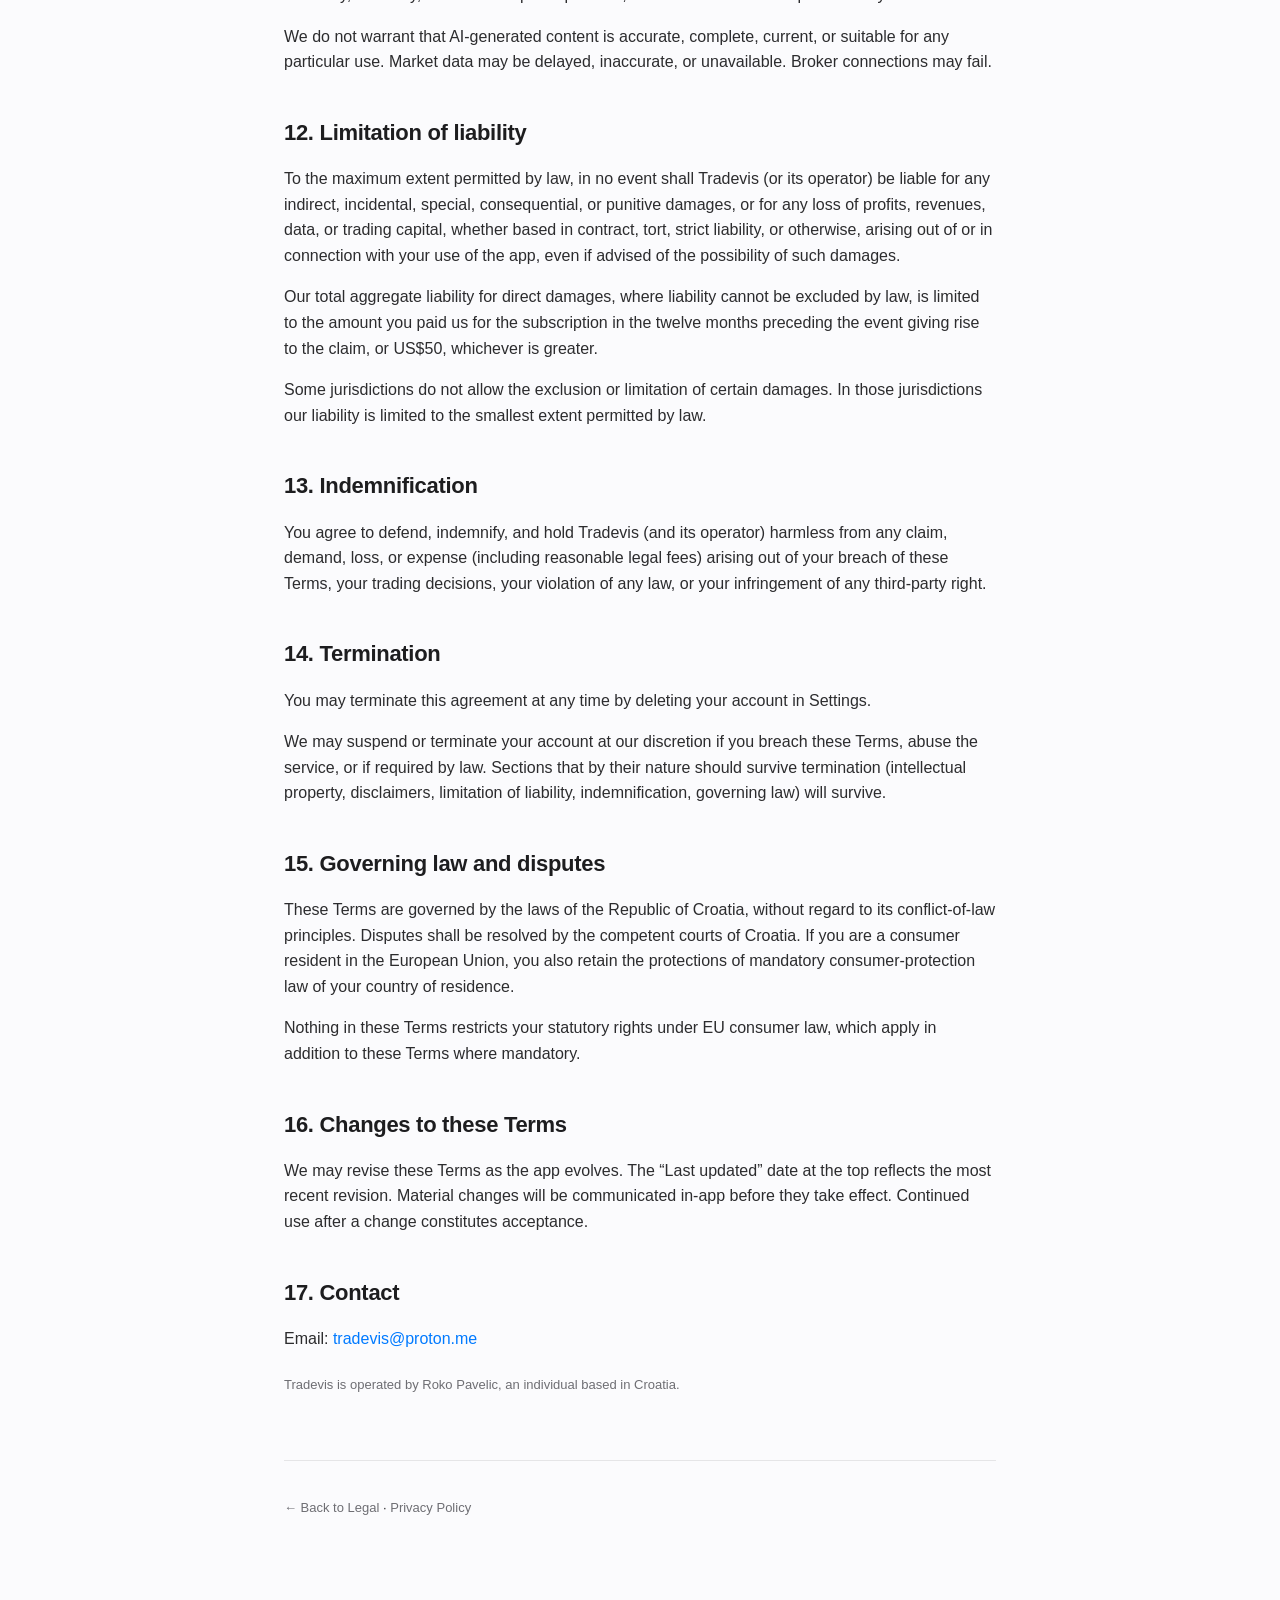
==== commit 9b8d2c07: "sync legal docs to current app: 3 subscription plans, real Pro features, scanner disclosure, TTS aud" ====
--- a/terms.html
+++ b/terms.html
@@ -11,7 +11,7 @@
     <header>
       <div class="brand">Tradevis</div>
       <h1>Terms of Use</h1>
-      <p class="updated">Last updated: 29 April 2026</p>
+      <p class="updated">Last updated: 17 May 2026</p>
     </header>
 
     <div class="callout">
@@ -52,12 +52,16 @@
     <p>Tradevis is an educational coaching tool for retail forex and CFD traders. Features include:</p>
     <ul>
       <li>Strategy profile management (methodology, timeframes, risk preferences)</li>
-      <li>An in-app AI assistant that comments on your trading setups and post-trade analysis</li>
-      <li>Optional read-only connection to your MetaTrader 4/5 broker via MetaApi to display your positions and history</li>
-      <li>The ability to place trades through your connected broker, initiated explicitly by you in the app</li>
-      <li>Market scanning and educational signal generation</li>
+      <li>An in-app AI assistant that comments on your trading setups and provides post-trade analysis, with optional spoken (text-to-speech) responses</li>
+      <li>An AI overlay on the chart that gives a setup verdict and a structured trade plan for your current pair, with optional one-tap approval to place the trade at your connected broker</li>
+      <li>A market scanner that runs server-side on a fixed schedule and pushes educational signal notifications to subscribers (the signals are shared across all subscribers, not personalised)</li>
+      <li>Trading-DNA analytics derived from your trade journal (best/worst hours, sessions, pairs)</li>
+      <li>Psychology coaching prompts that watch for consecutive losses, revenge trading, and overtrading patterns</li>
+      <li>A persistent memory store you can teach with lessons and rules that the AI recalls in future conversations</li>
+      <li>Optional read-only or trading-enabled connection to your MetaTrader 4/5 broker via MetaApi</li>
+      <li>An optional in-app trading checklist with rules you can enable (e.g. block trade placement inside a high-impact news window)</li>
     </ul>
-    <p>The app does not execute or settle trades on your behalf without your action; we are not a broker, dealer, or investment adviser. All order execution happens at your broker through MetaApi.</p>
+    <p>The app does not execute or settle trades on your behalf without your action; we are not a broker, dealer, or investment adviser. All order execution happens at your broker through MetaApi. Server-generated scanner signals are pushed for educational purposes only — placing a trade based on a signal is always your decision and your action.</p>
 
     <h2 id="not-advice">4. Not financial advice</h2>
     <p>This is the most important section. Read it carefully.</p>
@@ -78,15 +82,30 @@
     <p>Trades you initiate in Tradevis are sent to your broker through MetaApi. Execution speed, slippage, and order rejection are governed by your broker. We are not responsible for broker-side issues including downtime, connection problems, or rejected orders.</p>
 
     <h2 id="subscription">7. Subscription &amp; auto-renewal</h2>
-    <p>Tradevis offers a paid subscription (&ldquo;Tradevis Pro&rdquo;) that unlocks unlimited AI chat, unlimited market scans, post-trade analysis, voice mode, and custom price alerts.</p>
+    <p>Tradevis offers a paid subscription (&ldquo;Tradevis Pro&rdquo;) that unlocks the AI features beyond the free-tier daily limits.</p>
+
+    <p><strong>What Tradevis Pro unlocks:</strong></p>
+    <ul>
+      <li>AI Trade Approval &mdash; one-tap setup verdict with structured trade plan on the chart</li>
+      <li>Smart Signal Scanner &mdash; push notifications when our server-side scanner finds a setup that passes our gates</li>
+      <li>Trading DNA Analytics &mdash; personal patterns from your trade journal (best/worst hours, sessions, pairs)</li>
+      <li>Psychology Coaching &mdash; consecutive-loss alerts, revenge-trade detection, overtrading warnings</li>
+      <li>Persistent Memory &mdash; saved lessons the AI recalls across conversations</li>
+      <li>Chart AI Overlay &mdash; in-context AI commentary on the chart pane with optional spoken responses</li>
+    </ul>
+
+    <p><strong>Plans, prices, and renewal:</strong></p>
     <ul>
       <li><strong>Subscription title:</strong> Tradevis Pro</li>
-      <li><strong>Length:</strong> 1 month, automatically renewing</li>
-      <li><strong>Price:</strong> US$39.99 per month (or local equivalent set by Apple). The price for any renewal will be the price in effect at the time of renewal.</li>
-      <li><strong>Auto-renewal:</strong> Subscriptions automatically renew unless auto-renew is turned off at least 24 hours before the end of the current period.</li>
+      <li><strong>Weekly plan:</strong> US$11.99 per week, automatically renewing every 7 days.</li>
+      <li><strong>Monthly plan:</strong> US$39.99 per month, automatically renewing every 1 month.</li>
+      <li><strong>Yearly plan:</strong> US$299.99 per year, automatically renewing every 12 months.</li>
+      <li>Prices are in US dollars or the local equivalent set by Apple at the time of purchase. The price for any renewal will be the price in effect at the time of renewal.</li>
+      <li><strong>Auto-renewal:</strong> Every plan automatically renews at the end of its period unless auto-renew is turned off at least 24 hours before the end of the current period.</li>
+      <li><strong>Account is charged:</strong> Payment is charged to your Apple ID account at confirmation of purchase and at each renewal.</li>
       <li><strong>Cancellation:</strong> You can cancel any time from <em>Settings &rarr; Apple ID &rarr; Subscriptions</em> on your iOS device. Cancellation takes effect at the end of the current paid period; you retain access until then.</li>
-      <li><strong>Account is charged:</strong> Payment is charged to your Apple ID account at confirmation of purchase and at each renewal.</li>
-      <li><strong>Managing your subscription:</strong> Subscriptions can be managed by you and auto-renewal can be turned off in your Apple ID account settings on your device after purchase.</li>
+      <li><strong>Managing your subscription:</strong> Subscriptions can be managed by you, and auto-renewal can be turned off, in your Apple ID account settings on your device after purchase.</li>
+      <li><strong>Changing plan:</strong> You can switch between weekly, monthly, and yearly plans via Apple&rsquo;s subscription settings; Apple handles any proration between plans.</li>
     </ul>
 
     <h2 id="refunds">8. Refunds</h2>
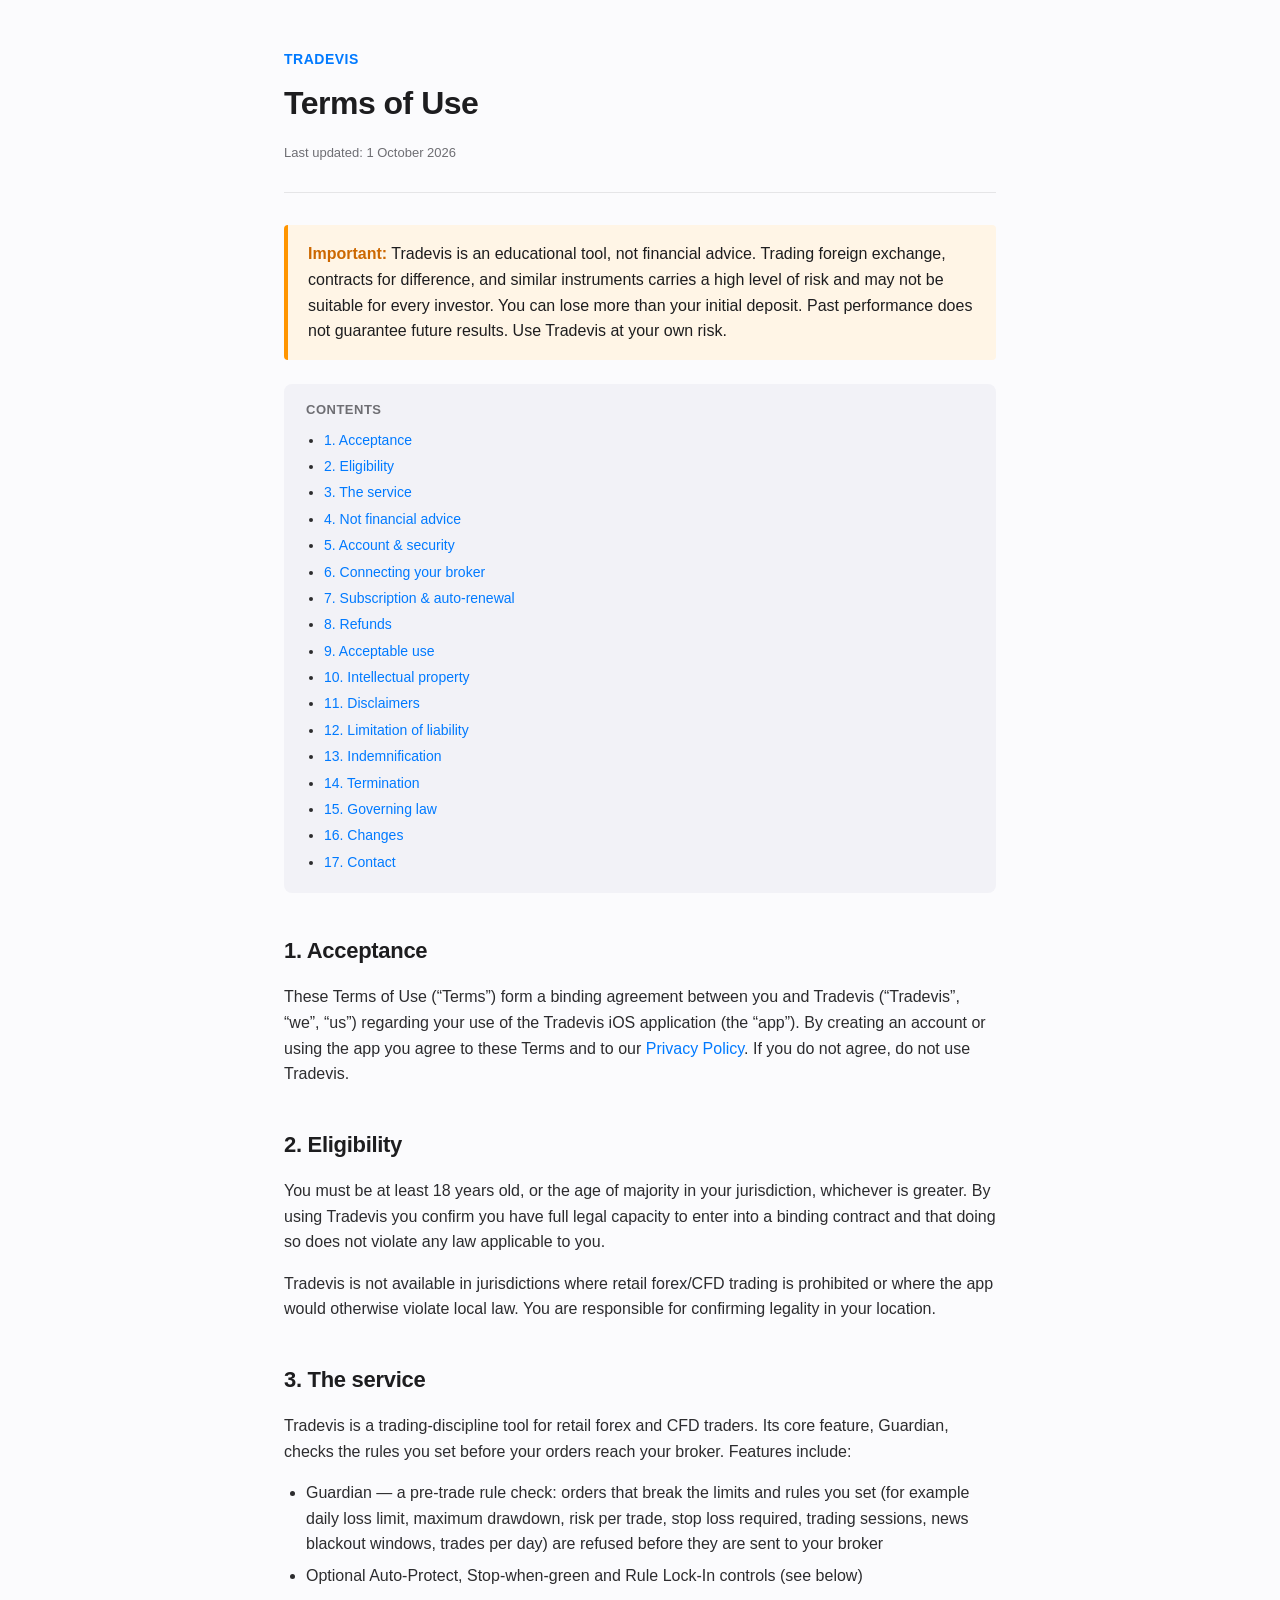
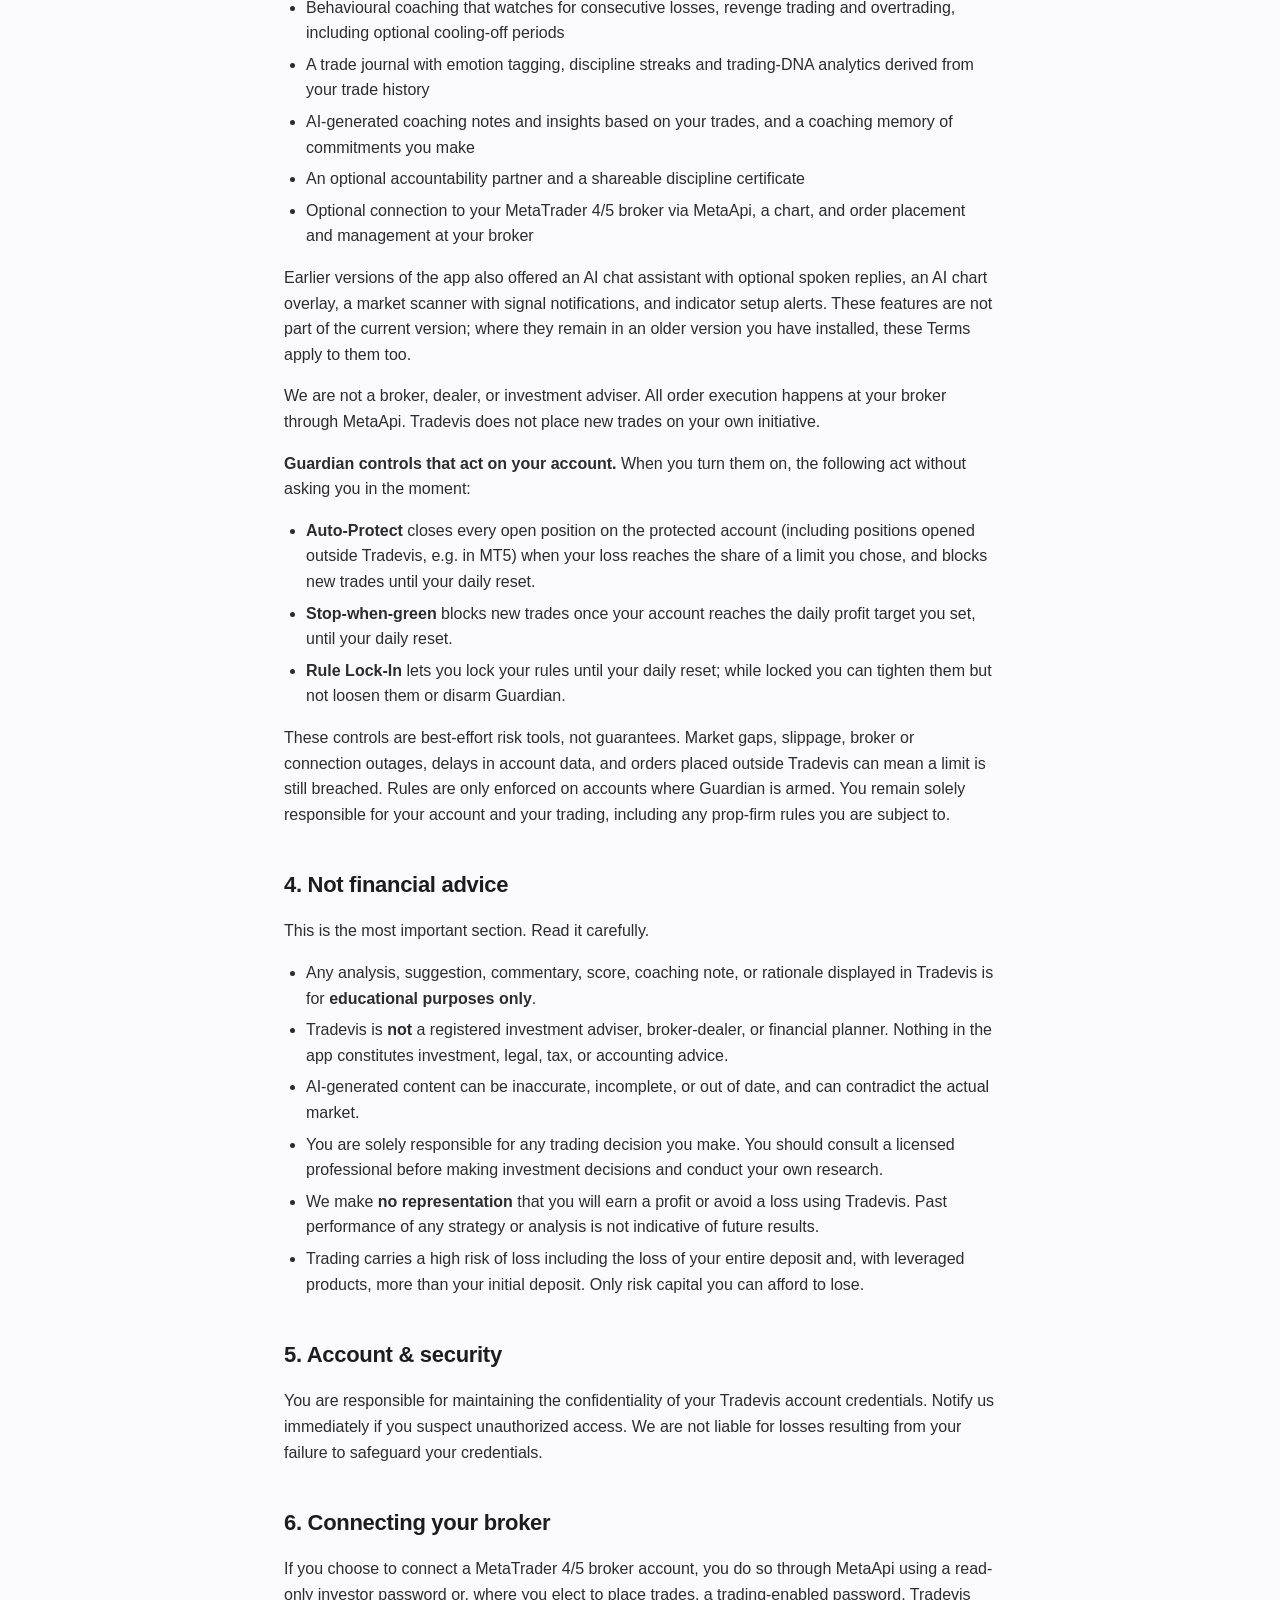
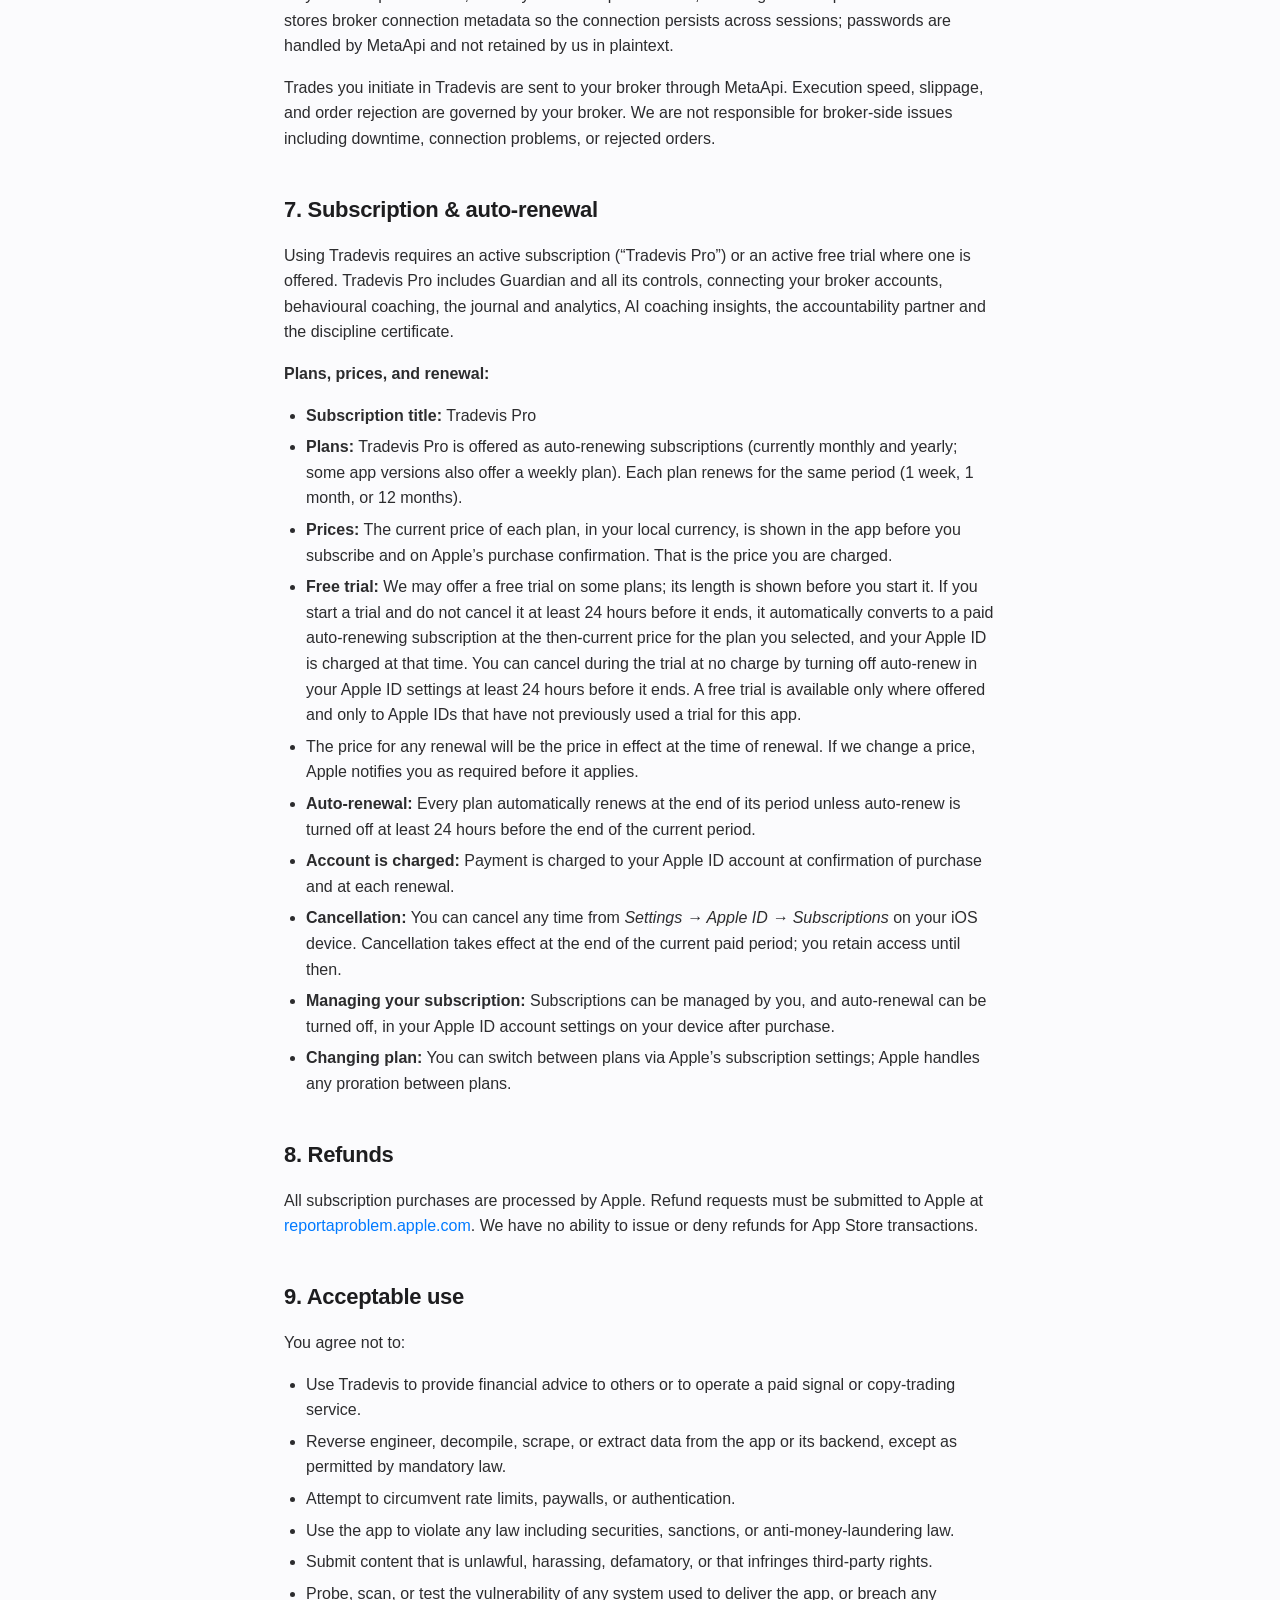
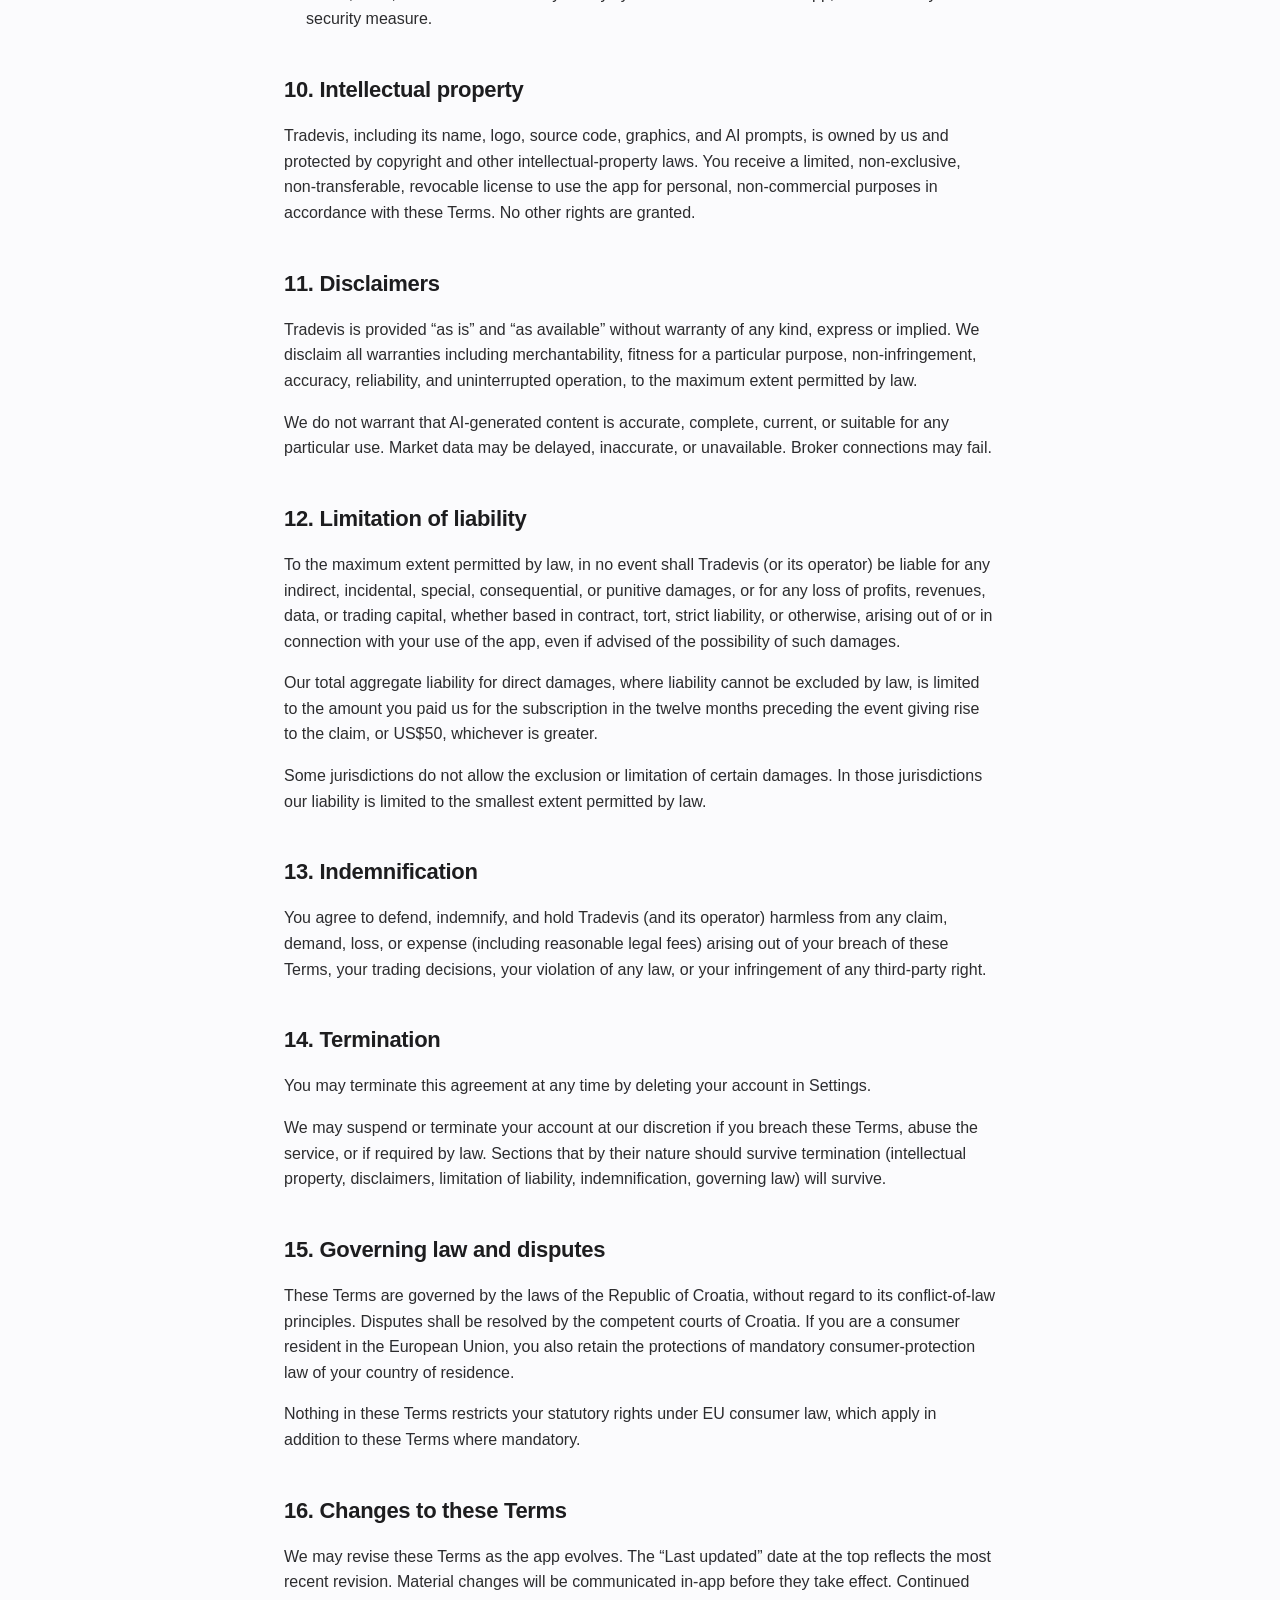
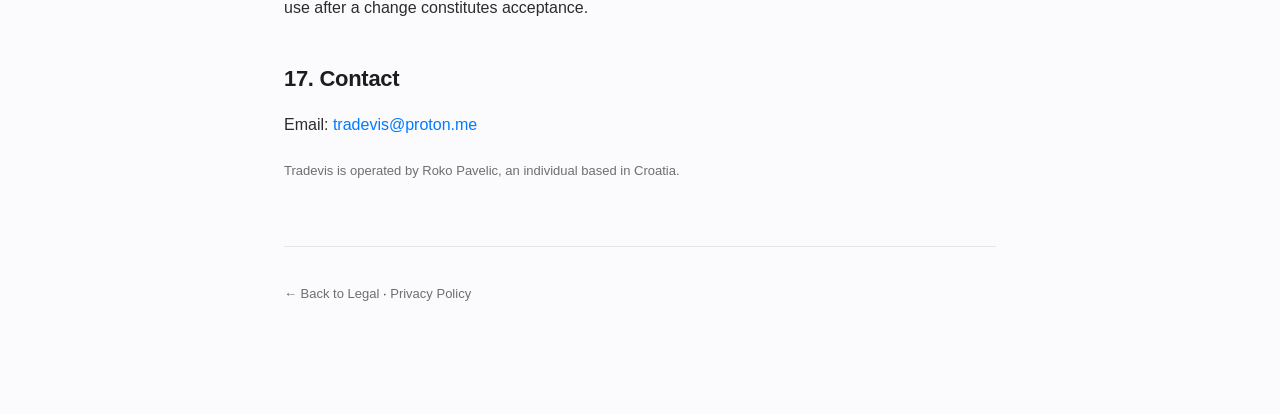
==== commit b6c95017: "Update privacy policy and terms for Tradevis 1.1 (Guardian) - Guardian, Auto-Protect, Stop-when-gree" ====
--- a/terms.html
+++ b/terms.html
@@ -11,7 +11,7 @@
     <header>
       <div class="brand">Tradevis</div>
       <h1>Terms of Use</h1>
-      <p class="updated">Last updated: 17 May 2026</p>
+      <p class="updated">Last updated: 1 October 2026</p>
     </header>
 
     <div class="callout">
@@ -49,28 +49,34 @@
     <p>Tradevis is not available in jurisdictions where retail forex/CFD trading is prohibited or where the app would otherwise violate local law. You are responsible for confirming legality in your location.</p>
 
     <h2 id="service">3. The service</h2>
-    <p>Tradevis is an educational coaching tool for retail forex and CFD traders. Features include:</p>
+    <p>Tradevis is a trading-discipline tool for retail forex and CFD traders. Its core feature, Guardian, checks the rules you set before your orders reach your broker. Features include:</p>
     <ul>
-      <li>Strategy profile management (methodology, timeframes, risk preferences)</li>
-      <li>An in-app AI assistant that comments on your trading setups and provides post-trade analysis, with optional spoken (text-to-speech) responses</li>
-      <li>An AI overlay on the chart that gives a setup verdict and a structured trade plan for your current pair, with optional one-tap approval to place the trade at your connected broker</li>
-      <li>A market scanner that runs server-side on a fixed schedule and pushes educational signal notifications to subscribers (the signals are shared across all subscribers, not personalised)</li>
-      <li>Trading-DNA analytics derived from your trade journal (best/worst hours, sessions, pairs)</li>
-      <li>Psychology coaching prompts that watch for consecutive losses, revenge trading, and overtrading patterns</li>
-      <li>A persistent memory store you can teach with lessons and rules that the AI recalls in future conversations</li>
-      <li>Optional read-only or trading-enabled connection to your MetaTrader 4/5 broker via MetaApi</li>
-      <li>An optional in-app trading checklist with rules you can enable (e.g. block trade placement inside a high-impact news window)</li>
+      <li>Guardian &mdash; a pre-trade rule check: orders that break the limits and rules you set (for example daily loss limit, maximum drawdown, risk per trade, stop loss required, trading sessions, news blackout windows, trades per day) are refused before they are sent to your broker</li>
+      <li>Optional Auto-Protect, Stop-when-green and Rule Lock-In controls (see below)</li>
+      <li>Behavioural coaching that watches for consecutive losses, revenge trading and overtrading, including optional cooling-off periods</li>
+      <li>A trade journal with emotion tagging, discipline streaks and trading-DNA analytics derived from your trade history</li>
+      <li>AI-generated coaching notes and insights based on your trades, and a coaching memory of commitments you make</li>
+      <li>An optional accountability partner and a shareable discipline certificate</li>
+      <li>Optional connection to your MetaTrader 4/5 broker via MetaApi, a chart, and order placement and management at your broker</li>
     </ul>
-    <p>The app does not execute or settle trades on your behalf without your action; we are not a broker, dealer, or investment adviser. All order execution happens at your broker through MetaApi. Server-generated scanner signals are pushed for educational purposes only — placing a trade based on a signal is always your decision and your action.</p>
+    <p>Earlier versions of the app also offered an AI chat assistant with optional spoken replies, an AI chart overlay, a market scanner with signal notifications, and indicator setup alerts. These features are not part of the current version; where they remain in an older version you have installed, these Terms apply to them too.</p>
+    <p>We are not a broker, dealer, or investment adviser. All order execution happens at your broker through MetaApi. Tradevis does not place new trades on your own initiative.</p>
+    <p><strong>Guardian controls that act on your account.</strong> When you turn them on, the following act without asking you in the moment:</p>
+    <ul>
+      <li><strong>Auto-Protect</strong> closes every open position on the protected account (including positions opened outside Tradevis, e.g. in MT5) when your loss reaches the share of a limit you chose, and blocks new trades until your daily reset.</li>
+      <li><strong>Stop-when-green</strong> blocks new trades once your account reaches the daily profit target you set, until your daily reset.</li>
+      <li><strong>Rule Lock-In</strong> lets you lock your rules until your daily reset; while locked you can tighten them but not loosen them or disarm Guardian.</li>
+    </ul>
+    <p>These controls are best-effort risk tools, not guarantees. Market gaps, slippage, broker or connection outages, delays in account data, and orders placed outside Tradevis can mean a limit is still breached. Rules are only enforced on accounts where Guardian is armed. You remain solely responsible for your account and your trading, including any prop-firm rules you are subject to.</p>
 
     <h2 id="not-advice">4. Not financial advice</h2>
     <p>This is the most important section. Read it carefully.</p>
     <ul>
-      <li>Any analysis, signal, suggestion, commentary, score, or rationale displayed in Tradevis is for <strong>educational purposes only</strong>.</li>
+      <li>Any analysis, suggestion, commentary, score, coaching note, or rationale displayed in Tradevis is for <strong>educational purposes only</strong>.</li>
       <li>Tradevis is <strong>not</strong> a registered investment adviser, broker-dealer, or financial planner. Nothing in the app constitutes investment, legal, tax, or accounting advice.</li>
-      <li>AI-generated content can be inaccurate, incomplete, or out of date. The AI may produce signals that are wrong or that contradict the actual market.</li>
+      <li>AI-generated content can be inaccurate, incomplete, or out of date, and can contradict the actual market.</li>
       <li>You are solely responsible for any trading decision you make. You should consult a licensed professional before making investment decisions and conduct your own research.</li>
-      <li>We make <strong>no representation</strong> that you will earn a profit or avoid a loss using Tradevis. Past performance of any signal, strategy, or analysis is not indicative of future results.</li>
+      <li>We make <strong>no representation</strong> that you will earn a profit or avoid a loss using Tradevis. Past performance of any strategy or analysis is not indicative of future results.</li>
       <li>Trading carries a high risk of loss including the loss of your entire deposit and, with leveraged products, more than your initial deposit. Only risk capital you can afford to lose.</li>
     </ul>
 
@@ -82,30 +88,20 @@
     <p>Trades you initiate in Tradevis are sent to your broker through MetaApi. Execution speed, slippage, and order rejection are governed by your broker. We are not responsible for broker-side issues including downtime, connection problems, or rejected orders.</p>
 
     <h2 id="subscription">7. Subscription &amp; auto-renewal</h2>
-    <p>Tradevis offers a paid subscription (&ldquo;Tradevis Pro&rdquo;) that unlocks the AI features beyond the free-tier daily limits.</p>
-
-    <p><strong>What Tradevis Pro unlocks:</strong></p>
-    <ul>
-      <li>AI Trade Approval &mdash; one-tap setup verdict with structured trade plan on the chart</li>
-      <li>Smart Signal Scanner &mdash; push notifications when our server-side scanner finds a setup that passes our gates</li>
-      <li>Trading DNA Analytics &mdash; personal patterns from your trade journal (best/worst hours, sessions, pairs)</li>
-      <li>Psychology Coaching &mdash; consecutive-loss alerts, revenge-trade detection, overtrading warnings</li>
-      <li>Persistent Memory &mdash; saved lessons the AI recalls across conversations</li>
-      <li>Chart AI Overlay &mdash; in-context AI commentary on the chart pane with optional spoken responses</li>
-    </ul>
+    <p>Using Tradevis requires an active subscription (&ldquo;Tradevis Pro&rdquo;) or an active free trial where one is offered. Tradevis Pro includes Guardian and all its controls, connecting your broker accounts, behavioural coaching, the journal and analytics, AI coaching insights, the accountability partner and the discipline certificate.</p>
 
     <p><strong>Plans, prices, and renewal:</strong></p>
     <ul>
       <li><strong>Subscription title:</strong> Tradevis Pro</li>
-      <li><strong>Weekly plan:</strong> US$11.99 per week, automatically renewing every 7 days.</li>
-      <li><strong>Monthly plan:</strong> US$39.99 per month, automatically renewing every 1 month.</li>
-      <li><strong>Yearly plan:</strong> US$299.99 per year, automatically renewing every 12 months.</li>
-      <li>Prices are in US dollars or the local equivalent set by Apple at the time of purchase. The price for any renewal will be the price in effect at the time of renewal.</li>
+      <li><strong>Plans:</strong> Tradevis Pro is offered as auto-renewing subscriptions (currently monthly and yearly; some app versions also offer a weekly plan). Each plan renews for the same period (1 week, 1 month, or 12 months).</li>
+      <li><strong>Prices:</strong> The current price of each plan, in your local currency, is shown in the app before you subscribe and on Apple&rsquo;s purchase confirmation. That is the price you are charged.</li>
+      <li><strong>Free trial:</strong> We may offer a free trial on some plans; its length is shown before you start it. If you start a trial and do not cancel it at least 24 hours before it ends, it automatically converts to a paid auto-renewing subscription at the then-current price for the plan you selected, and your Apple ID is charged at that time. You can cancel during the trial at no charge by turning off auto-renew in your Apple ID settings at least 24 hours before it ends. A free trial is available only where offered and only to Apple IDs that have not previously used a trial for this app.</li>
+      <li>The price for any renewal will be the price in effect at the time of renewal. If we change a price, Apple notifies you as required before it applies.</li>
       <li><strong>Auto-renewal:</strong> Every plan automatically renews at the end of its period unless auto-renew is turned off at least 24 hours before the end of the current period.</li>
       <li><strong>Account is charged:</strong> Payment is charged to your Apple ID account at confirmation of purchase and at each renewal.</li>
       <li><strong>Cancellation:</strong> You can cancel any time from <em>Settings &rarr; Apple ID &rarr; Subscriptions</em> on your iOS device. Cancellation takes effect at the end of the current paid period; you retain access until then.</li>
       <li><strong>Managing your subscription:</strong> Subscriptions can be managed by you, and auto-renewal can be turned off, in your Apple ID account settings on your device after purchase.</li>
-      <li><strong>Changing plan:</strong> You can switch between weekly, monthly, and yearly plans via Apple&rsquo;s subscription settings; Apple handles any proration between plans.</li>
+      <li><strong>Changing plan:</strong> You can switch between plans via Apple&rsquo;s subscription settings; Apple handles any proration between plans.</li>
     </ul>
 
     <h2 id="refunds">8. Refunds</h2>
@@ -114,7 +110,7 @@
     <h2 id="use">9. Acceptable use</h2>
     <p>You agree not to:</p>
     <ul>
-      <li>Use Tradevis to provide financial advice to others, redistribute signals, or operate a paid signal service.</li>
+      <li>Use Tradevis to provide financial advice to others or to operate a paid signal or copy-trading service.</li>
       <li>Reverse engineer, decompile, scrape, or extract data from the app or its backend, except as permitted by mandatory law.</li>
       <li>Attempt to circumvent rate limits, paywalls, or authentication.</li>
       <li>Use the app to violate any law including securities, sanctions, or anti-money-laundering law.</li>
